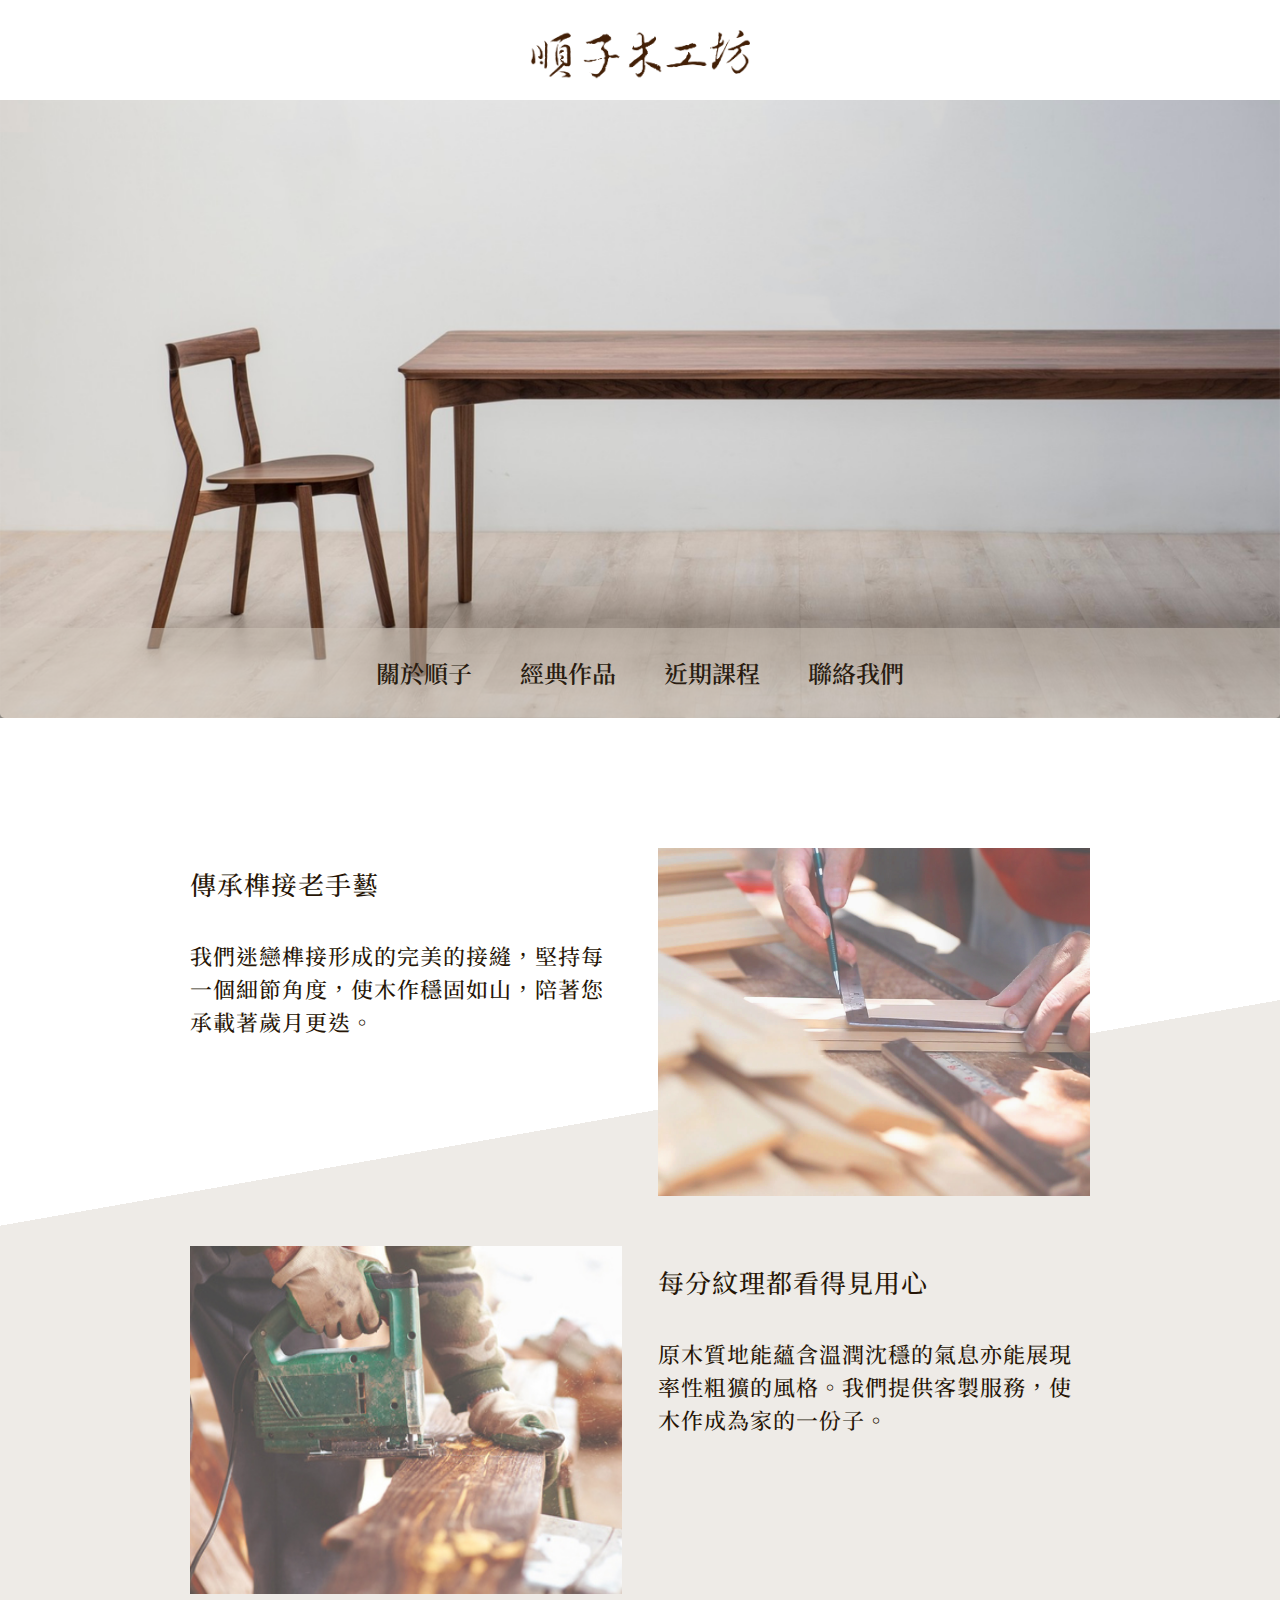
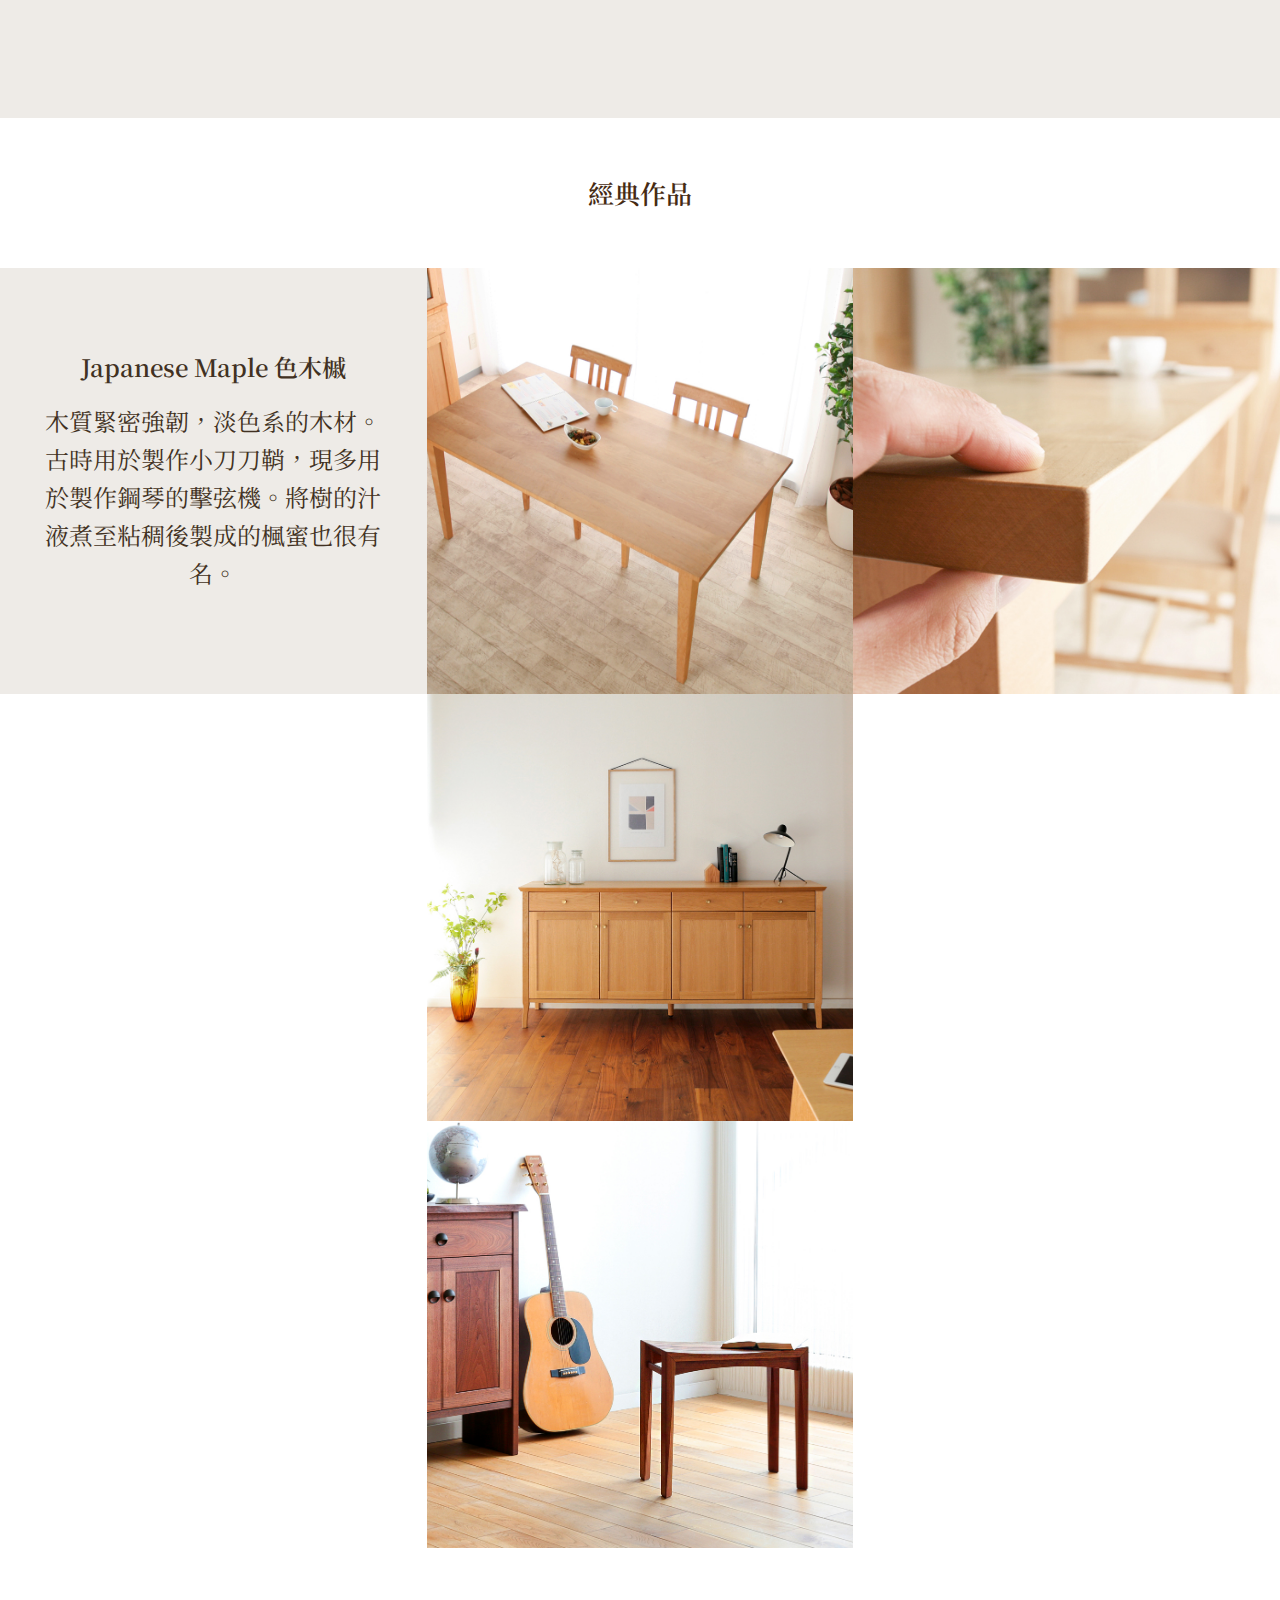
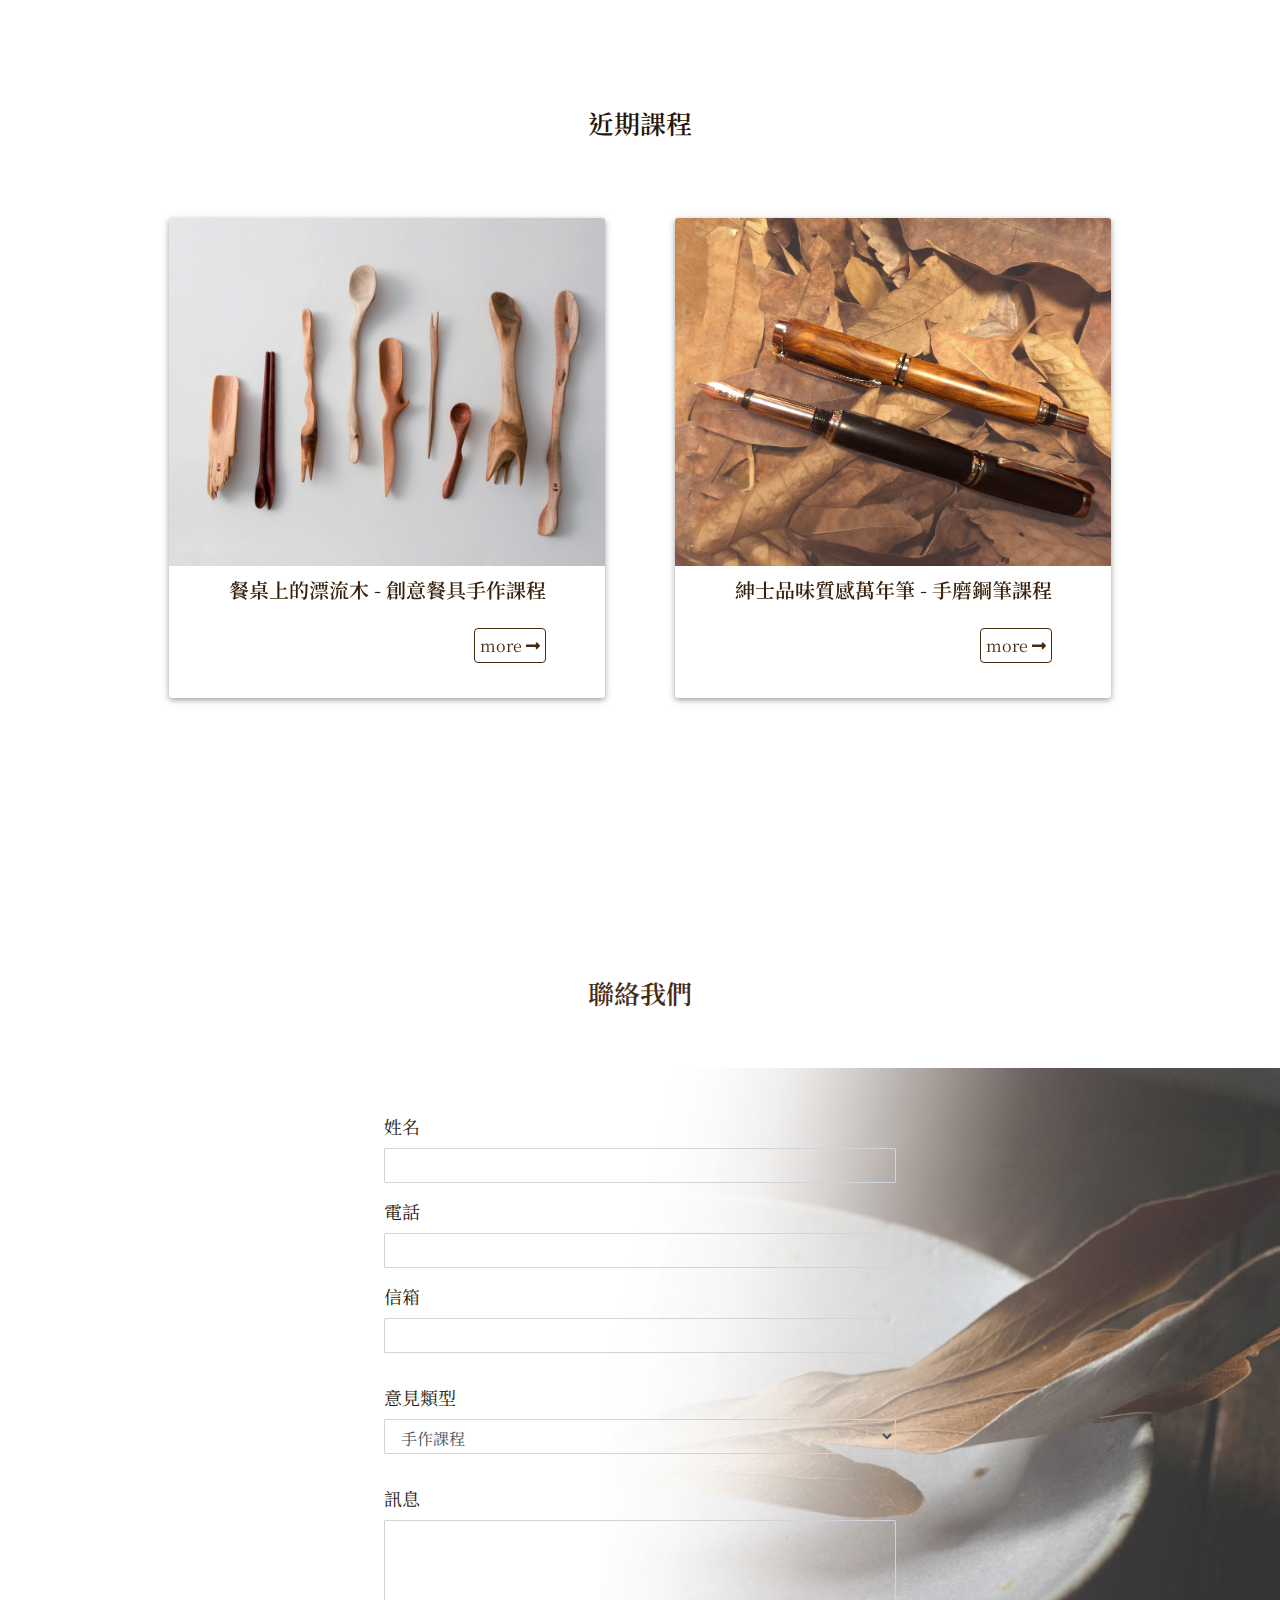
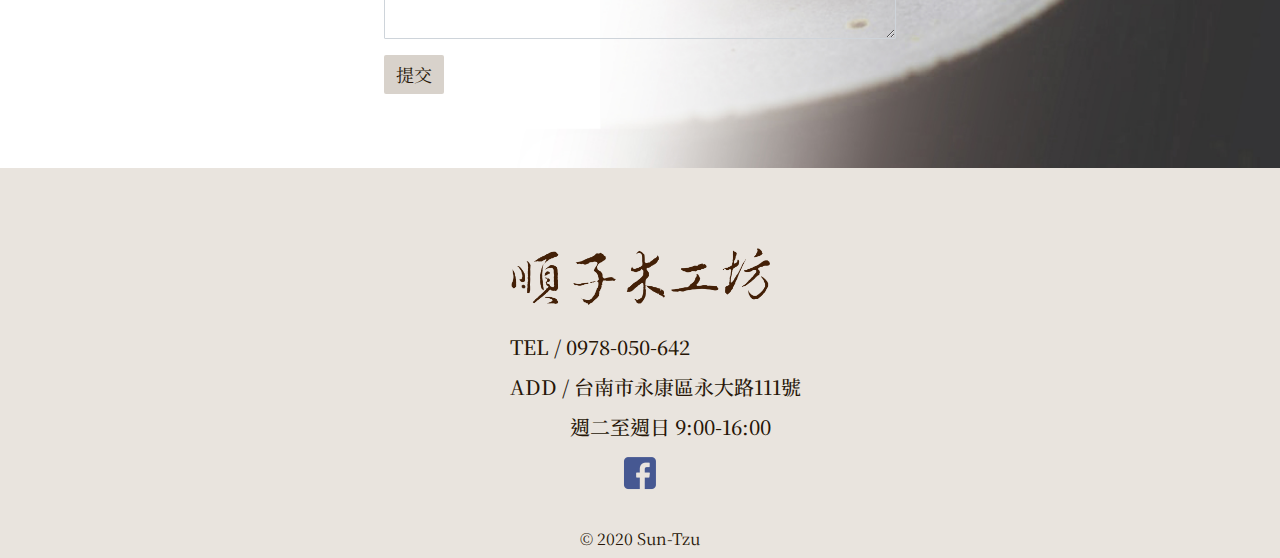
==== index.html @ b61776ac "no message" ====
<!-- <?php
    require_once("backend/database.php");

    if(isset($_POST["insert"])){
        $sql= "INSERT INTO message 
               (name,phone,email,type,comment) VALUES   
               (:name,:phone,:email,:type,:comment)";
        $stmt = $conn ->prepare($sql);
        $stmt ->bindParam(":name", $_POST['name'], PDO::PARAM_STR);
        $stmt ->bindParam(":phone", $_POST['phone'], PDO::PARAM_STR);
        $stmt ->bindParam(":email", $_POST['email'], PDO::PARAM_STR);
        $stmt ->bindParam(":type", $_POST['type'], PDO::PARAM_STR);
        $stmt ->bindParam(":comment", $_POST['comment'], PDO::PARAM_STR);
        $stmt ->execute();
        // header('Location: index.php');
    
    }
    
    
?> -->
<!DOCTYPE html>
<html lang="en">

<head>
    <meta charset="UTF-8">
    <meta name="viewport" content="width=device-width, initial-scale=1.0">
    <title>順子木工坊</title>
    <link rel="stylesheet" href="css_reset.css">
    <link rel="Shortcut Icon" type="image/x-icon" href="img/icon.ico">
    <link href="https://fonts.googleapis.com/css?family=Shadows+Into+Light&display=swap" rel="stylesheet">
    <link href="https://fonts.googleapis.com/css?family=Noto+Serif+TC:600&display=swap" rel="stylesheet">
    <link rel="stylesheet" href="https://cdnjs.cloudflare.com/ajax/libs/font-awesome/5.11.2/css/all.css">
    <link rel="stylesheet" href="js/bootstrap-4.4.1-dist/css/bootstrap.css">
    <link rel="stylesheet" href="index.css">
</head>

<body>
    <div id="header">
        <div id="logo">
            <img src="img/logo.png" alt="">
        </div>
    </div>
    <div id="banner">
        <div class="bannerimg">
            <div class="banner">
                <img src="img/banner.png" alt="">
            </div>
            <div class="menu_container">
                <ul class="menu">
                    <li><a href="#about">關於順子</a></li>
                    <li><a href="#gallery">經典作品</a></li>
                    <li><a href="#course">近期課程</a></li>
                    <li><a href="#contact">聯絡我們</a></li>
                </ul>
            </div>
        </div>
    </div>
    <div id="about">
        <div class="about_container">
            <div class="content-area">
                <div class="photo">
                    <img src="img/about1.jpg" alt="">
                </div>
                <div class="text">
                    <h3>傳承榫接老手藝</h4>
                        <div class="text_content">我們迷戀榫接形成的完美的接縫，堅持每一個細節角度，使木作穩固如山，陪著您承載著歲月更迭。</div>
                </div>
            </div>
            <div class="content-area">
                <div class="photo">
                    <img src="img/about2.jpg" alt="">
                </div>
                <div class="text">
                    <h3>每分紋理都看得見用心</h3>
                    <div class="text_content">原木質地能蘊含溫潤沈穩的氣息亦能展現率性粗獷的風格。我們提供客製服務，使木作成為家的一份子。</div>
                </div>
            </div>
        </div>
    </div>
    <!-- gallery start!------------------------------------->
    <div id="gallery">
        <div class="gallery_title">經典作品</div>
        <div class="section animate">
            <div class="middle">
                <img src="img/gallery/1-1.jpg" alt="">
            </div>
            <div class="left title">
                <div class="content">
                    <h4>Japanese Maple 色木槭</h4>
                    <p>木質緊密強韌，淡色系的木材。古時用於製作小刀刀鞘，現多用於製作鋼琴的擊弦機。將樹的汁液煮至粘稠後製成的楓蜜也很有名。</p>
                </div>
            </div>
            <div class="right tiles">
                <img src="img/gallery/1-2.jpg" alt="">
            </div>
        </div>
        <div class="section">
            <div class="middle">
                <img src="img/gallery/2-1.jpg" alt="">
            </div>
            <div class="right title">
                <div class="content">
                    <h4>Oak 橡木</h4>
                    <p>蒼勁有力的紋理彰顯了獨特的存在感。纖維結構有時會呈現出與虎背上條紋相似的銀色「虎斑紋」，可以欣賞到獨具個性的豐富木紋。</p>
                </div>
            </div>
            <div class="left tiles">
                <img src="img/gallery/2-2.jpg" alt="">
            </div>
        </div>
        <div class="section">
            <div class="middle">
                <img src="img/gallery/3-1.jpg" alt="">
            </div>
            <div class="right tiles">
                <img src="img/gallery/3-2.jpg" alt="">
            </div>
            <div class="left title">
                <div class="content">
                    <h4>Black Walnut 黑胡桃木</h4>
                    <p>在嚴寒的環境下歷經漫長歲月生長而成，材質堅硬且不乏韌性。重量較輕，特點是容易加工。從邊材到心材，程由淺而深漸層的色澤，描繪出了美麗的模樣。</p>
                </div>
            </div>
        </div>
    </div>
    <!-- gallery end!------------------------------------->

    <!-- course start!----------------------------------- -->
    <div id="course">
        <div class="course_title">近期課程</div>
        <div class="course_block">
            <div class="course_card">
                <div class="card_inner">
                    <div class="card_front">
                        <img src="img/c1.jpg" alt="">
                        <div class="course_description">餐桌上的漂流木 - 創意餐具手作課程</div>
                        <div class="aa flip_to_back">
                            <span class="flip_border">more&nbsp;<i class="fas fa-long-arrow-alt-right"></i></span>
                        </div>
                    </div>
                    <div class="card_back">
                        <div class="card_content">
                            <h3 class="card_title">餐桌上的漂流木 - 創意餐具手作課程</h3>
                            <div class="card_information">
                                時間：2020/3/5 (六) 15:00-17:30<br>
                                地點：台南市府前路二段18巷355號<br>
                                費用：600/人、1500/3人（含材料費）<br>
                            </div>
                            <div class="sign_up">
                                <a href="https://www.beclass.com/" target="_blank">報名連結 <i
                                        class="fas fa-external-link-alt"></i></a>
                            </div>
                            <div class="aa flip_to_front">
                                <span class="flip_border"><i class="fas fa-long-arrow-alt-left"></i>&nbsp;back</span>
                            </div>
                        </div>
                    </div>
                </div>
            </div>
            <div class="course_card">
                <div class="card_inner">
                    <div class="card_front">
                        <img src="img/c2.jpg" alt="">
                        <div class="course_description">紳士品味質感萬年筆 - 手磨鋼筆課程</div>
                        <div class="aa flip_to_back">
                            <span class="flip_border">more&nbsp;<i class="fas fa-long-arrow-alt-right"></i></span>
                        </div>
                    </div>
                    <div class="card_back">
                        <div class="card_content">
                            <h3 class="card_title">紳士品味質感萬年筆 - 手磨鋼筆課程</h3>
                            <div class="card_information">
                                時間：2020/4/4 (六) 14:30-17:30<br />
                                地點：台南市永大路永二街8號<br />
                                費用：900/人、2500/3人（含材料費）<br />

                            </div>
                            <div class="sign_up">
                                <a href="https://www.beclass.com/" target="_blank">報名連結 <i
                                        class="fas fa-external-link-alt"></i></a>
                            </div>
                            <div class="aa flip_to_front">
                                <span class="flip_border"><i class="fas fa-long-arrow-alt-left"></i>&nbsp;back</span>
                            </div>
                        </div>
                    </div>
                </div>
            </div>
        </div>
    </div>
    <!-- course end!------------------------------------->

    <div id="contact">
        <div class="contact_title">聯絡我們</div>
        <div class="contact_container">
            <!-- <form class="contact_form" action="index.php" method="post"> -->
            <form class="contact_form">
                <div class="form-group">
                    <label for="exampleFormControlInput1">姓名</label>
                    <input type="name" class="form-control" id="exampleFormControlInput1" name="name">
                    <label for="exampleFormControlInput1">電話</label>
                    <input type="phone" class="form-control" id="exampleFormControlInput1" name="phone">
                    <label for="exampleFormControlInput1">信箱</label>
                    <input type="email" class="form-control" id="exampleFormControlInput1" name="email">
                </div>
                <div class="form-group">
                    <label for="exampleFormControlSelect1">意見類型</label>
                    <select class="form-control" id="exampleFormControlSelect1" name="type">
                        <option value="0">手作課程</option>
                        <option value="1">訂製洽詢</option>
                        <option value="2">其他</option>
                    </select>
                </div>
                <div class="form-group">
                    <label for="exampleFormControlTextarea1">訊息</label>
                    <textarea class="form-control msght" id="exampleFormControlTextarea1" rows="3" name="comment"></textarea>
                </div>
                <input type="hidden" name="insert">
                <div class="submit_button">

                    <button class="btn btn-primary" type="submit">提交</button>
                </div>
            </form>
            <img src="img/mask.jpg" alt="">







        </div>
    </div>
    <div id="footer">
        <div class="footer_logo">
            <img src="img/logo.png" alt="">
        </div>
        <div class="footer_info">
            TEL / 0978-050-642<br />
            ADD / 台南市永康區永大路111號<br />
            &emsp;&emsp;&emsp;週二至週日 9:00-16:00
        </div>
        <div class="fb_icon">
            <a href="https://www.facebook.com/sunz2014/" target="_blank"><img src="img/fb.png" alt=""></a>
        </div>
        <div class="copyright">© 2020 Sun-Tzu</div>
    </div>
    <div id="toTop">
        <i class="fa fa-chevron-up"></i>
    </div>
    <script src="js/jquery-3.4.1.min.js"></script>
    <script src="js/bootstrap-4.4.1-dist/js/bootstrap.min.js"></script>
    <script>
        //header-----------------------
        var header = $('.banner');
        var range = 200;

        if($(window).width()>768){
            $(window).on('scroll', function () {
            var scrollTop = $(this).scrollTop(),
                height = header.outerHeight(),
                offset = height / 2,
                calc = 1 - (scrollTop - offset + range) / range;
            header.css({ 'opacity': calc });
            if (calc > '1') {
                header.css({ 'opacity': 1 });
            } else if (calc < '0') {
                header.css({ 'opacity': 0.2 });
            }
        });
        }
        
        //header-----------------------

        // course-----------------------
        // $('.card').click(function () {
        //     $(this).toggleClass('flipped');
        // });
        $(".flip_border").click(function () {
            if ($(this).parent().hasClass("flip_to_back")) {
                $(this).parents(".card_inner").addClass("flip");
            } else {
                $(this).parents(".card_inner").removeClass("flip");
            }
        })

        // course-----------------------

        // gallery-----------------------
        var $sm = 480;
        var $md = 768;

        function resizeThis() {
            $imgH = $('.middle img').width();
            if ($(window).width() >= $sm) {
                $('.left,.right,.section').css('height', $imgH);
            } else {
                $('.left,.right,.section').css('height', 'auto');
            }
        }
        resizeThis();

        $(window).resize(function () {
            resizeThis();
        });
        $(window).scroll(function () {
            $('.section').each(function () {
                var $elementPos = $(this).offset().top;
                var $scrollPos = $(window).scrollTop();
                var $sectionH = $(this).height();
                var $h = $(window).height();
                var $sectionVert = (($h / 2) - ($sectionH / 4));
                if (($elementPos - $sectionVert) <= $scrollPos && ($elementPos - $sectionVert) + $sectionH > $scrollPos) {
                    $(this).addClass('animate');
                } else {
                    $(this).removeClass('animate');
                }
            });
        });
        // gallery----------------------

        // toTop-----------------------
        $(window).scroll(function () {
            if ($(this).scrollTop() != 0) {
                $("#toTop").fadeIn();
            } else {
                $("#toTop").fadeOut();
            }
        });
        $("#toTop").click(function () {
            $("body,html").animate({
                scrollTop: 0
            }, 800);
        });
        // toTop-----------------------

        // animation-----------------------
        $(function () {
            $(window).scroll(function () {
                var y = $(this).scrollTop();
                if (y > 700) {
                    $('.content-area .text').addClass('animate');
                };
            });
        });//banner

        $('.menu_container a').click(function () {
            $('html, body').animate({
                scrollTop: $($(this).attr('href')).offset().top
            }, 300);
            return false;
        })//to id below




    </script>
</body>

</html>
---- index.css ----
body {
    width: 100vw;
    /* background-color: rgb(251, 250, 249); */
    color: #261506;
}

#header {
    height: 100px;
}

#logo {
    display: flex;
    justify-content: center;
}

#logo img {
    margin-top: 30px;
    width: 220px;
}

.bannerimg {
    position: relative;
}

.banner {
    transition: all 0.6s ease;
}

.bannerimg img {
    width: 100%;
    height: 48%;
}

.bannerimg .menu_container {
    position: absolute;
    bottom: 0;
    width: 100%;
    height: 90px;
    background-color: rgba(209, 199, 188, 0.5);
}

.bannerimg .menu_container .menu {
    margin: auto;
    width: 45%;
    height: 100%;
    ;
    display: flex;
    justify-content: space-around;
    line-height: 90px;
    font-size: 24px;
}

.menu a {
    display: block;
    color: #291c11;
    font-family: 'STSong', 'STFangsong', 'FangSong', 'Noto Serif TC', serif;
    font-weight: 600;
    text-decoration: none;
    transition: all 0.3S ease-in-out;
}

.menu a:hover {
    font-size: 26px;
    color: rgb(131, 116, 105);
}

@media screen and (max-width:1000px) {
    #logo img {
        margin-top: 30px;
        width: 180px;
    }

    .bannerimg .menu_container {
        height: 60px;
    }

    .bannerimg .menu_container .menu {
        margin: auto;
        width: 100%;
        height: 100%;
        ;
        line-height: 60px;
        font-size: 18px;
    }
}

#about .about_container {
    width: 80%;
    margin: auto;
    padding-top: 90px;
}

#about .about_container .content-area {
    display: flex;
    flex-direction: column;
    justify-content: space-between;
    margin-bottom: 50px;
}

.content-area .photo {
    width: 100%;
}

.content-area .photo img {
    width: 100%;
    min-width: 100px;
    height: 100%;
}

.content-area h3 {
    letter-spacing: 1px;
    font-family: 'Noto Serif TC', serif;
    padding-top: 30px;
    margin-bottom: 20px;
    font-size: 26px;
}

.content-area .text_content {
    font-size: 20px;
    font-family: 'STSong', 'STFangsong', 'FangSong', 'Noto Serif TC', serif;
    letter-spacing: 1px;
    font-weight: 500;
}

@media screen and (min-width: 1000px) {
    #about {
        height: 1000px;
        background: linear-gradient(170deg, transparent 500px, rgb(238, 235, 231) 0);
    }

    #about .about_container {
        max-width: 900px;
        height: 1200px;
        margin: auto;
        padding-top: 130px;
    }

    #about .about_container .content-area {
        display: flex;
        flex-direction: row;
        justify-content: space-between;
        margin-bottom: 50px;
    }

    .content-area .photo {
        width: 432px;
        height: 348px;
    }

    .content-area .photo img {
        width: 100%;
        min-width: 432px;
        height: 100%;
    }

    .content-area .text {
        width: 432px;
        height: 348px;

    }

    .content-area:nth-child(odd)>.photo {
        order: 1;
    }

    .content-area h3 {
        letter-spacing: 1px;
        font-family: 'Noto Serif TC', serif;
        padding: 20px 0px;
        margin-bottom: 20px;
    }

    .content-area .text_content {
        font-family: 'STSong', 'STFangsong', 'FangSong', 'Noto Serif TC', serif;
        letter-spacing: 1px;
        font-size: 22px;
        font-weight: 500;
        /* padding: 0px 20px; */
    }

    .content-area .text.animate,
    .content-area h3.animate {
        transform: translate(10px, 0);
    }
}



/* course start----------------------------*/
/* course start----------------------------*/
/* course start----------------------------*/
#course {
    width: 100%;
    /* height: 900px; */
    margin-bottom: 200px;
}
@media screen and (max-width:500px){
    #course{
        margin-bottom: 75px;
    }
}
.course_title {
    margin-top: 100px;
    width: 100%;
    height: 150px;
    font-size: 26px;
    color: #261506;
    text-align: center;
    line-height: 150px;
    /* font-family: 'STSong','STFangsong','FangSong', 'Noto Serif TC', serif; */
    font-family: 'Noto Serif TC', serif;
    font-weight: 600;
}

.course_block {
    display: flex;
    flex-direction: row;
    margin: auto;
    align-items: center;
    justify-content: center;
}

@media screen and (max-width:880px) {
    .course_block {
        flex-direction: column;
    }
}

.course_card {
    width: 436px;
    /* 400 */
    height: 480px;
    /* 440 */
    margin: 20px 35px;
    perspective: 800px;
}

@media screen and (max-width:980px) {
    .course_card {
        margin: 20px 10px;
    }
}

.card_inner {
    width: 100%;
    height: 100%;
    transition: transform 0.6s;
    transform-style: preserve-3d;
    position: relative;
    border-radius: 3px;
    box-shadow: 0 2px 10px rgba(0, 0, 0, 0.16), 0 2px 5px rgba(0, 0, 0, 0.26);
}

.card_front img {
    border-radius: 3px 3px 0px 0px;
}

.flip {
    transform: rotateY(180deg);
}

@media screen and (max-width:450px) {
    .course_card {
        width: 304px;
        height: 400px;
    }
}

.card_front,
.card_back {
    position: absolute;
    width: 100%;
    height: 100%;
    -webkit-backface-visibility: hidden;
    backface-visibility: hidden;
}

.card_back {
    background: rgb(192, 183, 173);
    color: white;
    transform: rotateY(180deg);
    display: flex;
    flex-direction: column;
    line-height: 38px;
}

.card_front img {
    width: 100%;
}

.course_description {
    font-size: 20px;
    font-family: 'STSong', 'STFangsong', 'FangSong', 'Noto Serif TC', serif;
    font-weight: 600;
    color: #38200b;
    line-height: 48px;
    text-align: center;
    margin: 0 18px;
}

.flip_to_back {
    margin-top: 20px;
    margin-left: 70%;
}

.flip_border {
    cursor: pointer;
}

.flip_to_back .flip_border,
.flip_to_front .flip_border {
    color: #462b13;
    border: 1px solid #462b13;
    padding: 5px 5px;
    border-radius: 4px;
    font-family: 'STSong', 'STFangsong', 'FangSong', 'Noto Serif TC', serif;
}

.flip_to_front .flip_border {
    color: white;
    border: 1px solid white;
}

.card_title {
    font-family: 'Noto Serif TC', serif;
    text-align: center;
    padding: 25px 0px;
    font-size: 21px;
}
@media screen and (max-width:400px) {
    .card_title {
        font-size: 18px;
    }
}

.card_back .card_information {
    padding: 0px 35px;
    padding-left: 50px;
    text-align: left;
    font-size: 21px;
    font-family: 'STSong', 'STFangsong', 'FangSong', 'Noto Serif TC', serif;
}

.sign_up {
    text-align: center;
    background-color: rgb(243, 237, 230);
    border-radius: 3px;
    margin: 10px 50px 0px;
    box-shadow: 1px 2px 3px rgba(82, 64, 26, 0.4);
}

.sign_up a {
    display: block;
    color: rgb(37, 25, 3);
    text-decoration:none;
}

.sign_up .fas {
    font-size: 16px;
    line-height: 38px;
}

.flip_to_front {
    margin-top: 28%;
    margin-left: 10%;
}

@media screen and (max-width:450px) {
    .card_back .card_information {
        padding: 0px 20px;
        font-size: 19px;
    }
    .card_title{
        padding: 15px 0px 0px;
        font-size: 18px;
    }
    .flip_to_back{
        margin-top: 15px;
    }
    .flip_to_front {
        margin-top: 20%;
        margin-left: 10%;
    }
}

/* course end----------------------------*/
/* course end----------------------------*/
/* course end----------------------------*/


/* gallery start----------------------------*/
/* gallery start----------------------------*/
/* gallery start----------------------------*/
#galery {
    padding: 0px 10px;
}

.gallery_title {
    width: 100%;
    height: 150px;
    font-size: 26px;
    color: #462b13;
    text-align: center;
    line-height: 150px;
    /* font-family: 'STSong','STFangsong','FangSong', 'Noto Serif TC', serif; */
    font-family: 'Noto Serif TC', serif;
    font-weight: 600;
}

.section {
    width: 100%;
    position: relative;
}

.section .left,
.section .middle,
.section .right {
    width: 100%;
    display: block;
    color: #413122;
    box-sizing: border-box;
    /* padding: 30px; */
    text-align: center;
    overflow: hidden;
    transition: 0.5s ease all;
}

@media (min-width: 480px) {
    #galery {
        padding: 0px 0px;
        width: 100%;
    }

    .section .left .content,
    .section .middle .content,
    .section .right .content {
        position: relative;
        top: 50%;
        transform: translateY(-50%);
    }
}

@media (min-width: 480px) {

    .section .left,
    .section .middle,
    .section .right {
        width: 50%;
        font-size: 0.9em;
        padding: 10px;
        left: 0;
        float: left;
        position: absolute;
    }
}

@media (min-width: 768px) {

    .section .left,
    .section .middle,
    .section .right {
        width: 33.33333%;
        left: 33.33%;
        padding: 10px;
    }
}

@media (min-width: 992px) {

    .section .left,
    .section .middle,
    .section .right {
        padding: 30px;
        font-size: 1em;
    }
}

.section.animate .left {
    left: 0;
}

@media (min-width: 480px) {
    .section.animate .left {
        left: 50%;
    }
}

@media (min-width: 768px) {
    .section.animate .left {
        left: 0;
    }
}

.section.animate .right {
    left: 0;
}

@media (min-width: 480px) {
    .section.animate .right {
        left: 50%;
    }
}

@media (min-width: 768px) {
    .section.animate .right {
        left: 66.66%;
    }
}

.section .title {
    background: rgb(238, 235, 231);
}

.section .content {
    padding: 5px 5px;
}

.section h4 {
    font-family: 'Noto Serif TC', serif;
    font-weight: 600;
    margin-bottom: 20px;
    font-size: 1rem;

}

.section .title p {
    font-size: 18px;
    line-height: 1.58em;
    margin-bottom: 0.75em;
    font-family: 'STSong', 'STFangsong', 'FangSong', 'Noto Serif TC', serif;
}

.section .tiles {
    padding: 0;
    clear: both;
    display: none;
    float: none;
}

.section .tiles img {
    width: 100%;
    transition: 0.8s ease-in-out all;
}

.section .tiles img:hover {
    transform: scale(1.4, 1.4);
}

@media (min-width: 768px) {
    .section .tiles {
        display: block;
    }

    .section h4 {
        font-size: 1.5rem;
    }

}

@media (min-width: 1000px) {
    .section .title p {
        font-size: 24px;
        line-height: 1.58em;
        margin-bottom: 0.75em;
        font-family: 'STSong', 'STFangsong', 'FangSong', 'Noto Serif TC', serif;
    }
}

.section .middle {
    z-index: 2;
    padding: 0;
}

.section .middle img {
    width: 100%;
    height: auto;
    display: block;
}

/* contact end----------------------------*/
/* contact end----------------------------*/
/* contact end----------------------------*/


/* contact start----------------------------*/
/* contact start----------------------------*/
/* contact start----------------------------*/
#contact {
    width: 100%;
    height: 850px;
}

.contact_title {
    width: 100%;
    height: 150px;
    font-size: 26px;
    color: #462b13;
    text-align: center;
    line-height: 150px;
    font-family: 'Noto Serif TC', serif;
    font-weight: 600;
}

.contact_container {
    height: 100%;
    position: relative;
}

.contact_container img {
    height: 100%;
    position: absolute;
    right: 0;
    bottom: 0;
    z-index: -999;
}

.contact_container .contact_form {
    height: 850px;
    width: 40%;
    margin: auto;
    padding-top: 30px;
}

input[type="name"],
input[type="phone"],
input[type="email"],
.form-control {
    border-radius: 1px;
    background-color: rgba(255, 255, 255, 0);
    height: 35px;
    line-height: 35px;
}
.msght{
    max-height: 150px;
    min-height:35px;
}

.form-group input:focus,
.form-group textarea:focus,
.form-group select:focus {
    background-color: rgba(255, 255, 255, 0.4);
}

.btn {
    border-radius: 2px;
    background-color: rgb(216, 210, 203);
    border: none;
    color: #261506;
    font-size: 18px;
    font-family: 'STSong', 'STFangsong', 'FangSong', 'Noto Serif TC', serif;
}

.form-group label,
select {
    padding-top: 15px;
    font-size: 18px;
    color: #261506;
    font-family: 'STSong', 'STFangsong', 'FangSong', 'Noto Serif TC', serif;

}

@media screen and (max-width:900px) {
    .contact_container .contact_form {
        width: 80%;
        margin: auto;
    }
}

/* contact end----------------------------*/
/* contact end----------------------------*/
/* contact end----------------------------*/

/* footer start----------------------------*/
/* footer start----------------------------*/
/* footer start----------------------------*/
#footer {
    width: 100%;
    height: 390px;
    background-color: #E9E4DE;
    margin: 0 auto;
    position: relative;
}

.footer_logo img {
    display: block;
    width: 260px;
    padding-top: 80px;
    margin: 0 auto;
}

.footer_info {
    position: absolute;
    left: 50%;
    margin-left: -130px;
    /* width: 80%; */
    height: 200px;
    padding-top: 20px;
    text-align: left;
    font-size: 20px;
    font-family: 'STSong', 'STFangsong', 'FangSong', 'Noto Serif TC', serif;
    font-weight: 500;
    line-height: 40px;
    color: #261506;
}

.fb_icon img {
    width: 50px;
    position: absolute;
    bottom: 60px;
    left: 50%;
    margin-left: -25px;
}

.copyright {
    font-size: 16px;
    font-family: 'STSong', 'STFangsong', 'FangSong', 'Noto Serif TC', serif;
    text-align: center;
    padding-top: 220px;
}

@media (max-width: 768px) {
    #footer {

        height: 290px;
    }

    .footer_logo img {
        width: 160px;
        padding-top: 45px;
    }

    .footer_info {
        position: absolute;
        left: 50%;
        margin-left: -110px;
        width: 80%;
        height: 200px;
        padding-top: 20px;
        text-align: left;
        font-size: 16px;
        font-family: 'STSong', 'STFangsong', 'FangSong', 'Noto Serif TC', serif;
        font-weight: 500;
        line-height: 28px;
        color: #261506;
    }

    .fb_icon img {
        width: 40px;
        position: absolute;
        bottom: 50px;
        left: 50%;
        margin-left: -20px;
    }

    .copyright {
        font-size: 14px;
        padding-top: 180px;
    }
}

#toTop {
    background: rgb(116, 111, 93);
    cursor: pointer;
    display: none;
    color: #fff;
    font-size: 18px;
    line-height: 32px;
    border-radius: 2px;
    text-align: center;
    height: 32px;
    width: 32px;
    position: fixed;
    bottom: 20px;
    right: 20px;
    z-index: 1;
    opacity: 0.5;
}

.animate {
    transition: 1s ease-in-out;
    animation: fadeIn ease-in 1s;
    animation-fill-mode: forwards;
    animation-duration: 1s;
}

/* .content-area .text.animate{
    transform: translate(0.6em,0);
} */
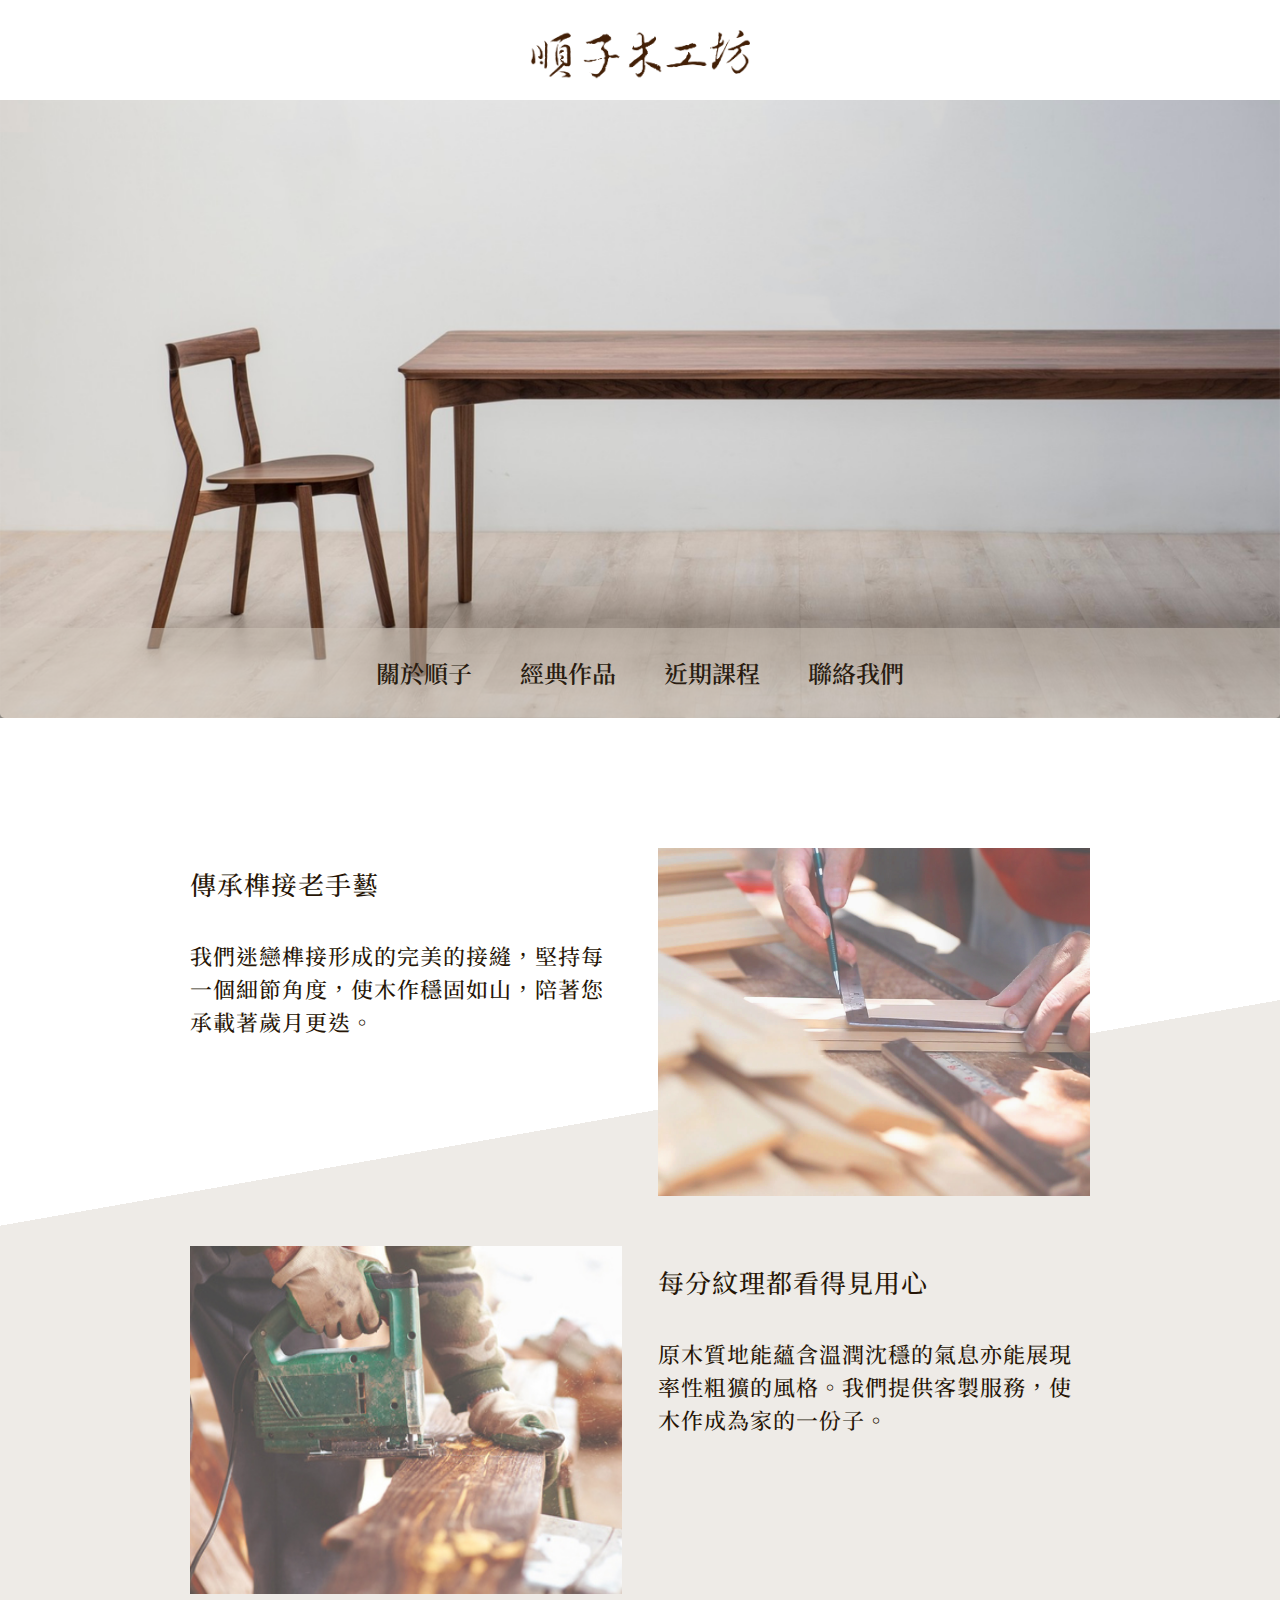
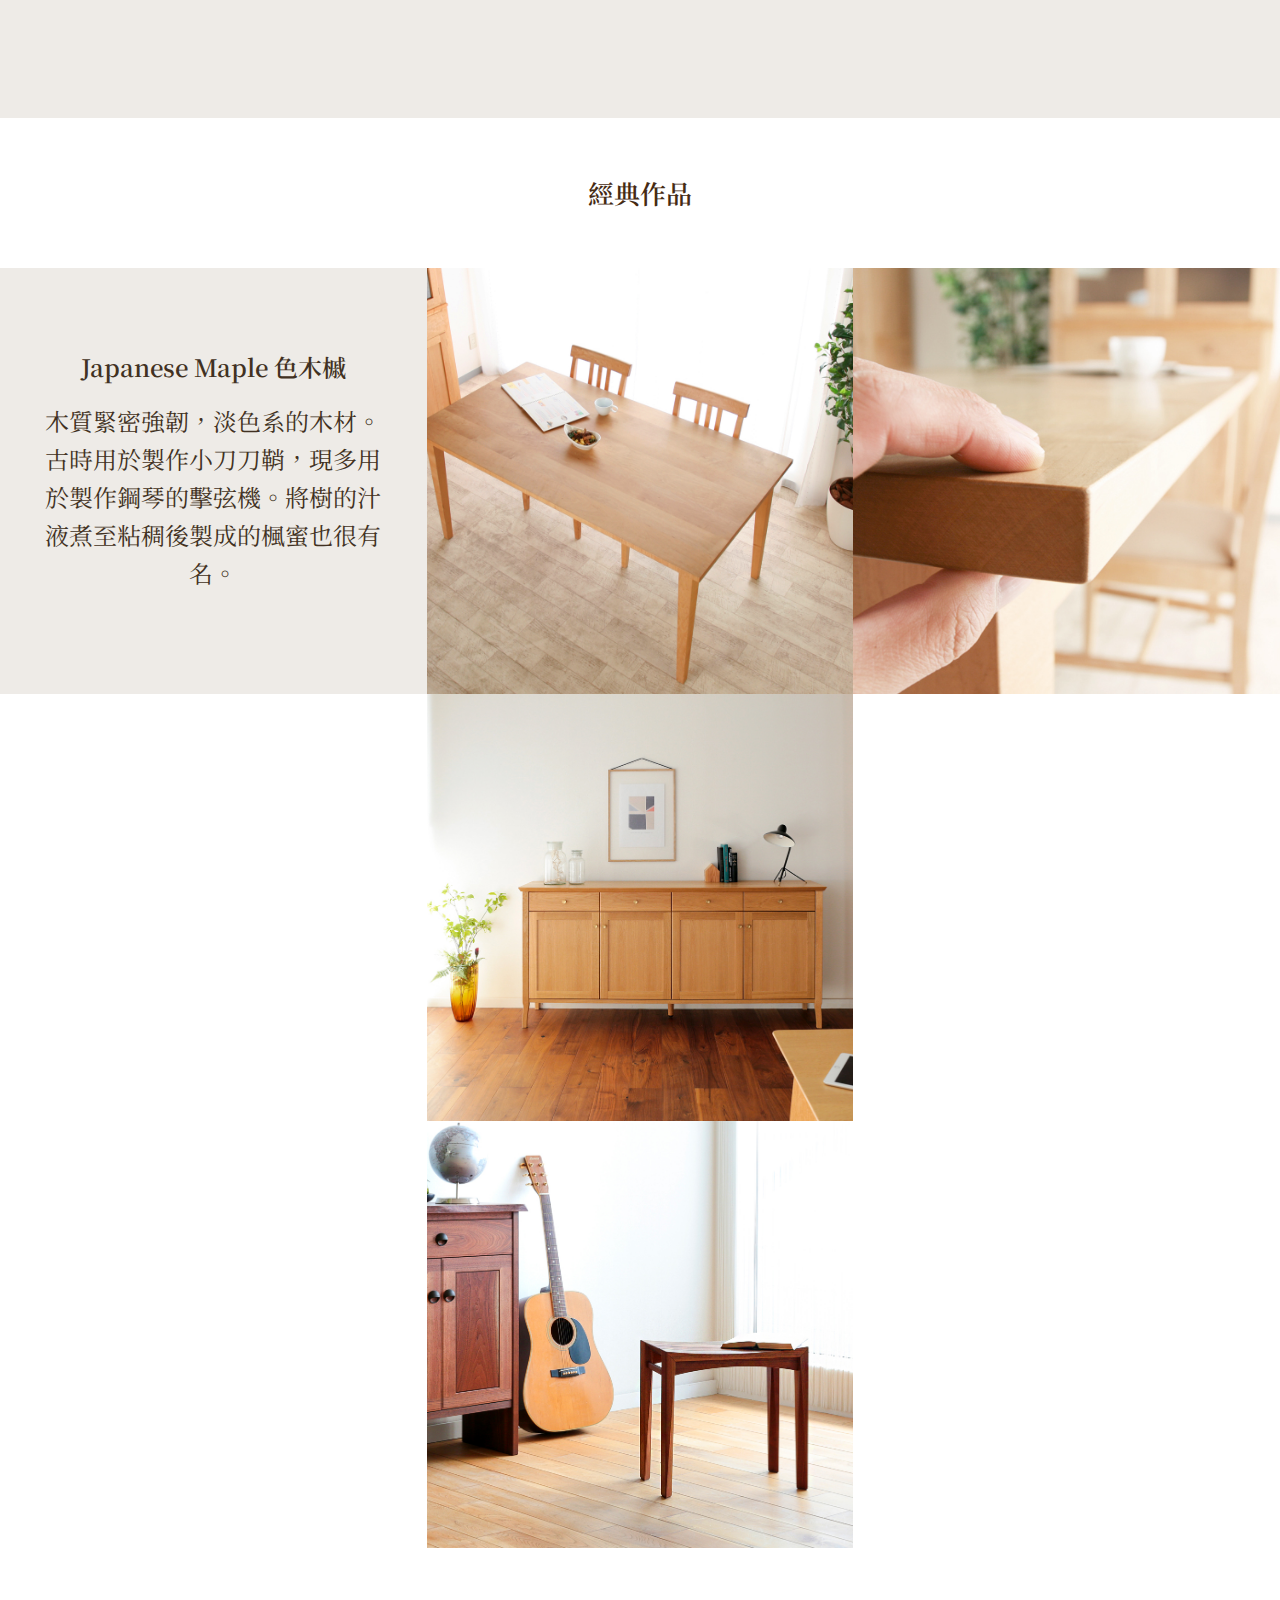
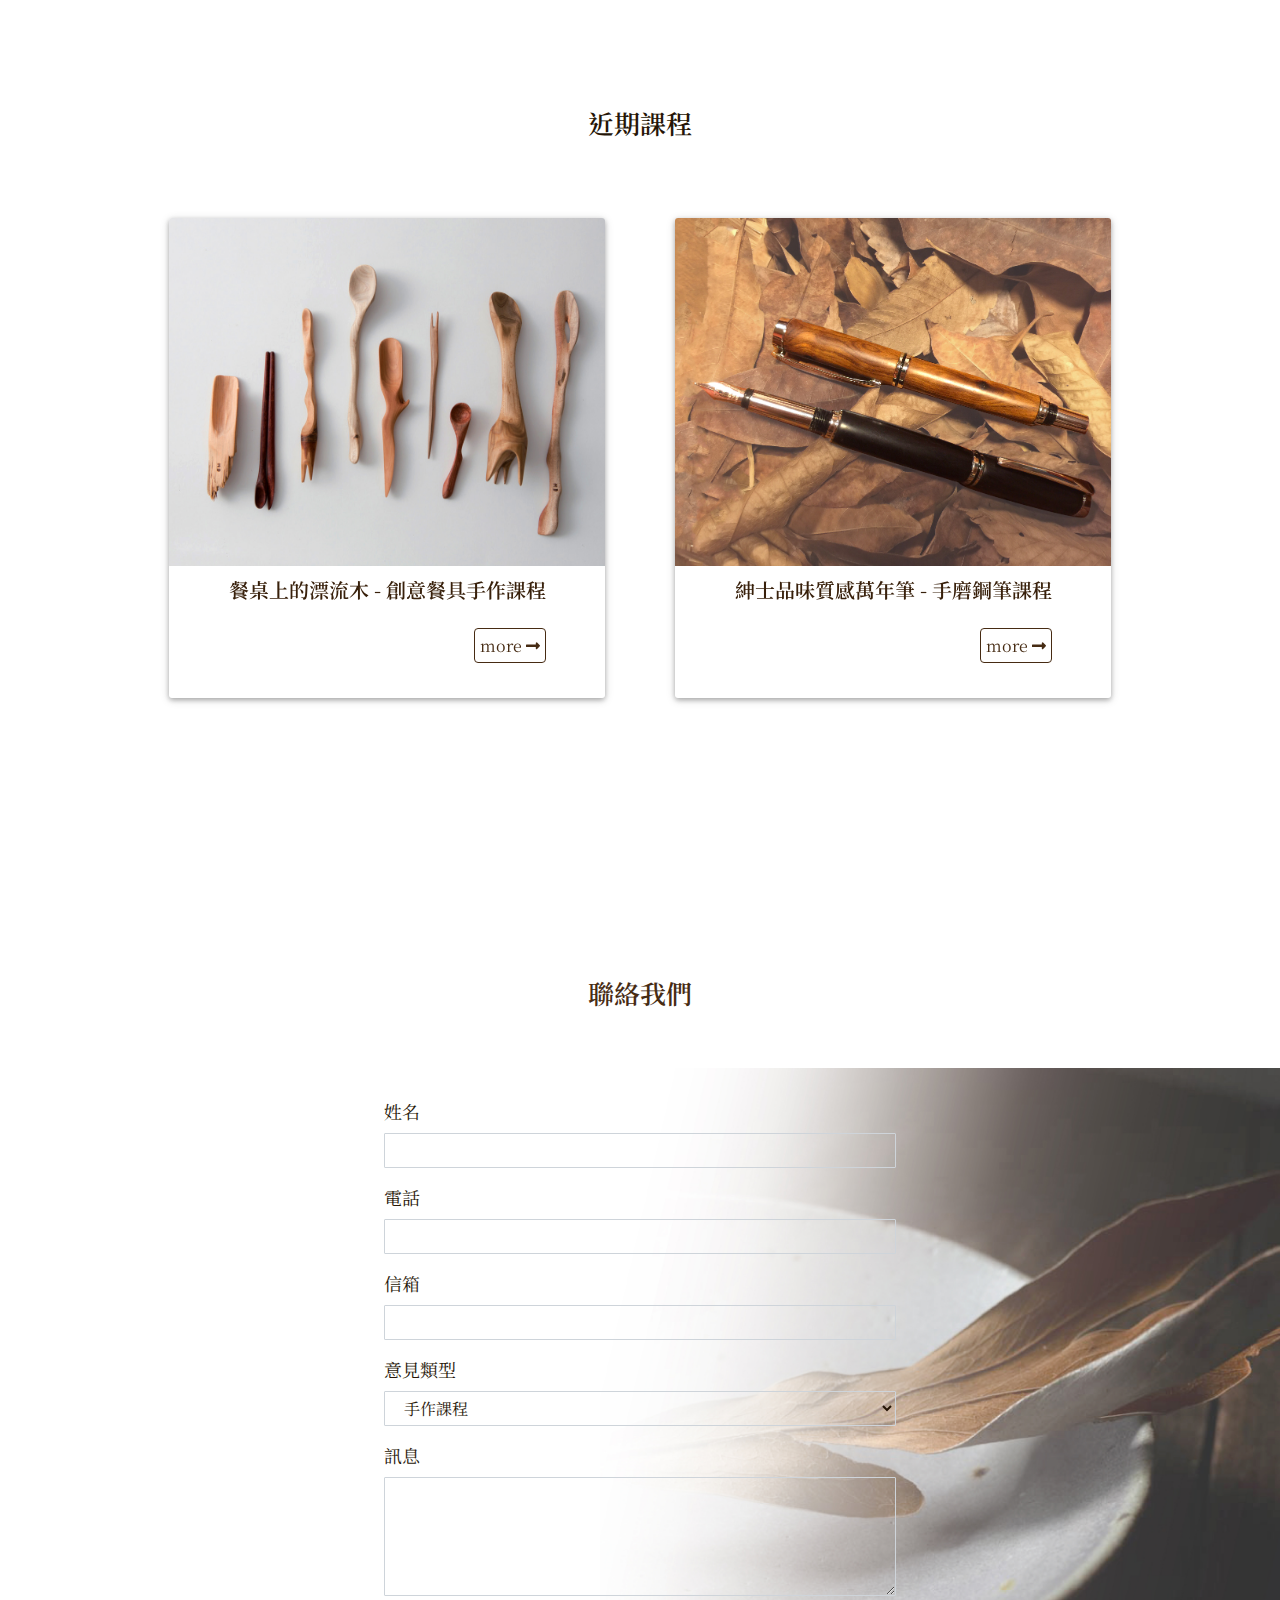
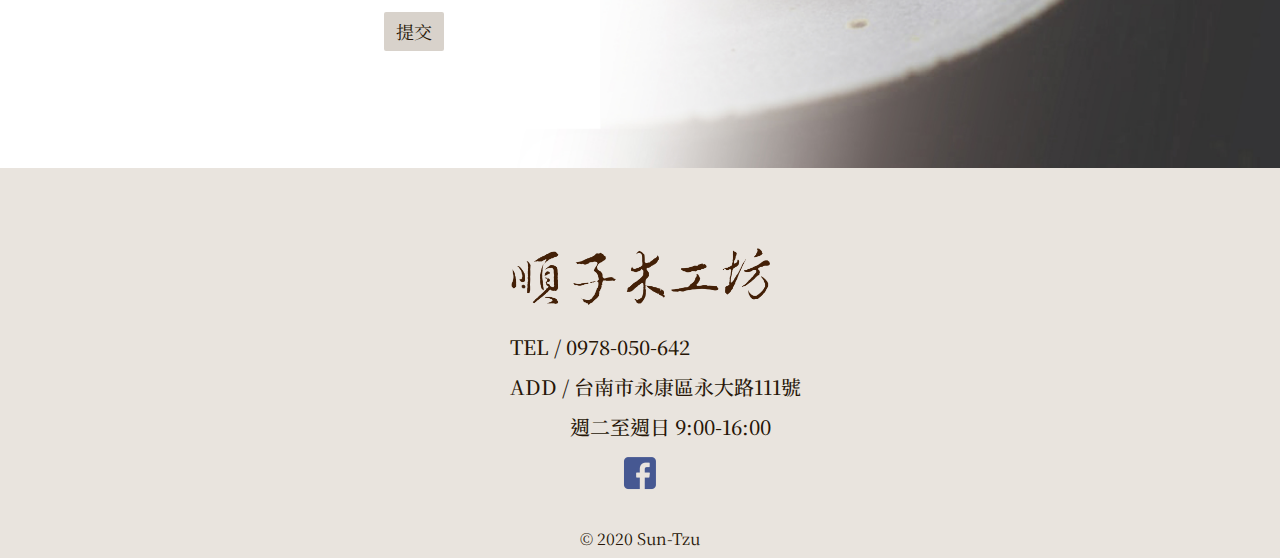
==== commit 4f8641b6: "no message" ====
--- a/index.html
+++ b/index.html
@@ -144,7 +144,7 @@
                             <div class="card_information">
                                 時間：2020/3/5 (六) 15:00-17:30<br>
                                 地點：台南市府前路二段18巷355號<br>
-                                費用：600/人、1500/3人（含材料費）<br>
+                                費用：600/人、1500/3人（含材料）<br>
                             </div>
                             <div class="sign_up">
                                 <a href="https://www.beclass.com/" target="_blank">報名連結 <i
@@ -172,7 +172,7 @@
                             <div class="card_information">
                                 時間：2020/4/4 (六) 14:30-17:30<br />
                                 地點：台南市永大路永二街8號<br />
-                                費用：900/人、2500/3人（含材料費）<br />
+                                費用：900/人、2500/3人（含材料）<br />
 
                             </div>
                             <div class="sign_up">
@@ -197,9 +197,9 @@
             <form class="contact_form">
                 <div class="form-group">
                     <label for="exampleFormControlInput1">姓名</label>
-                    <input type="name" class="form-control" id="exampleFormControlInput1" name="name">
+                    <input type="name" class="form-control mb1" id="exampleFormControlInput1" name="name">
                     <label for="exampleFormControlInput1">電話</label>
-                    <input type="phone" class="form-control" id="exampleFormControlInput1" name="phone">
+                    <input type="phone" class="form-control mb1" id="exampleFormControlInput1" name="phone">
                     <label for="exampleFormControlInput1">信箱</label>
                     <input type="email" class="form-control" id="exampleFormControlInput1" name="email">
                 </div>
--- a/index.css
+++ b/index.css
@@ -65,10 +65,6 @@
 }
 
 @media screen and (max-width:1000px) {
-    #logo img {
-        margin-top: 30px;
-        width: 180px;
-    }
 
     .bannerimg .menu_container {
         height: 60px;
@@ -78,9 +74,14 @@
         margin: auto;
         width: 100%;
         height: 100%;
-        ;
         line-height: 60px;
         font-size: 18px;
+    }
+}
+@media screen and (max-width:450px){
+    #logo img {
+        width: 50%;
+        height: 50%;
     }
 }
 
@@ -334,7 +335,7 @@
 }
 
 .card_back .card_information {
-    padding: 0px 35px;
+    padding: 0px 30px;
     padding-left: 50px;
     text-align: left;
     font-size: 21px;
@@ -361,14 +362,14 @@
 }
 
 .flip_to_front {
-    margin-top: 28%;
+    margin-top: 38%;
     margin-left: 10%;
 }
 
 @media screen and (max-width:450px) {
     .card_back .card_information {
         padding: 0px 20px;
-        font-size: 19px;
+        font-size: 18px;
     }
     .card_title{
         padding: 15px 0px 0px;
@@ -378,7 +379,7 @@
         margin-top: 15px;
     }
     .flip_to_front {
-        margin-top: 20%;
+        margin-top: 25%;
         margin-left: 10%;
     }
 }
@@ -630,6 +631,9 @@
     height: 35px;
     line-height: 35px;
 }
+input.mb1{
+    margin-bottom: 1rem;
+}
 .msght{
     max-height: 150px;
     min-height:35px;
@@ -649,14 +653,18 @@
     font-size: 18px;
     font-family: 'STSong', 'STFangsong', 'FangSong', 'Noto Serif TC', serif;
 }
-
-.form-group label,
-select {
-    padding-top: 15px;
+.form-group label, .form-control {
+    /* padding-top: 15px; */
     font-size: 18px;
     color: #261506;
     font-family: 'STSong', 'STFangsong', 'FangSong', 'Noto Serif TC', serif;
-
+    
+}
+select.form-control{
+    padding: 0 15px;
+    font-size: 16px;
+    color: #261506;
+    font-family: 'STSong', 'STFangsong', 'FangSong', 'Noto Serif TC', serif;
 }
 
 @media screen and (max-width:900px) {
@@ -700,6 +708,7 @@
     font-family: 'STSong', 'STFangsong', 'FangSong', 'Noto Serif TC', serif;
     font-weight: 500;
     line-height: 40px;
+    text-decoration: none;
     color: #261506;
 }
 
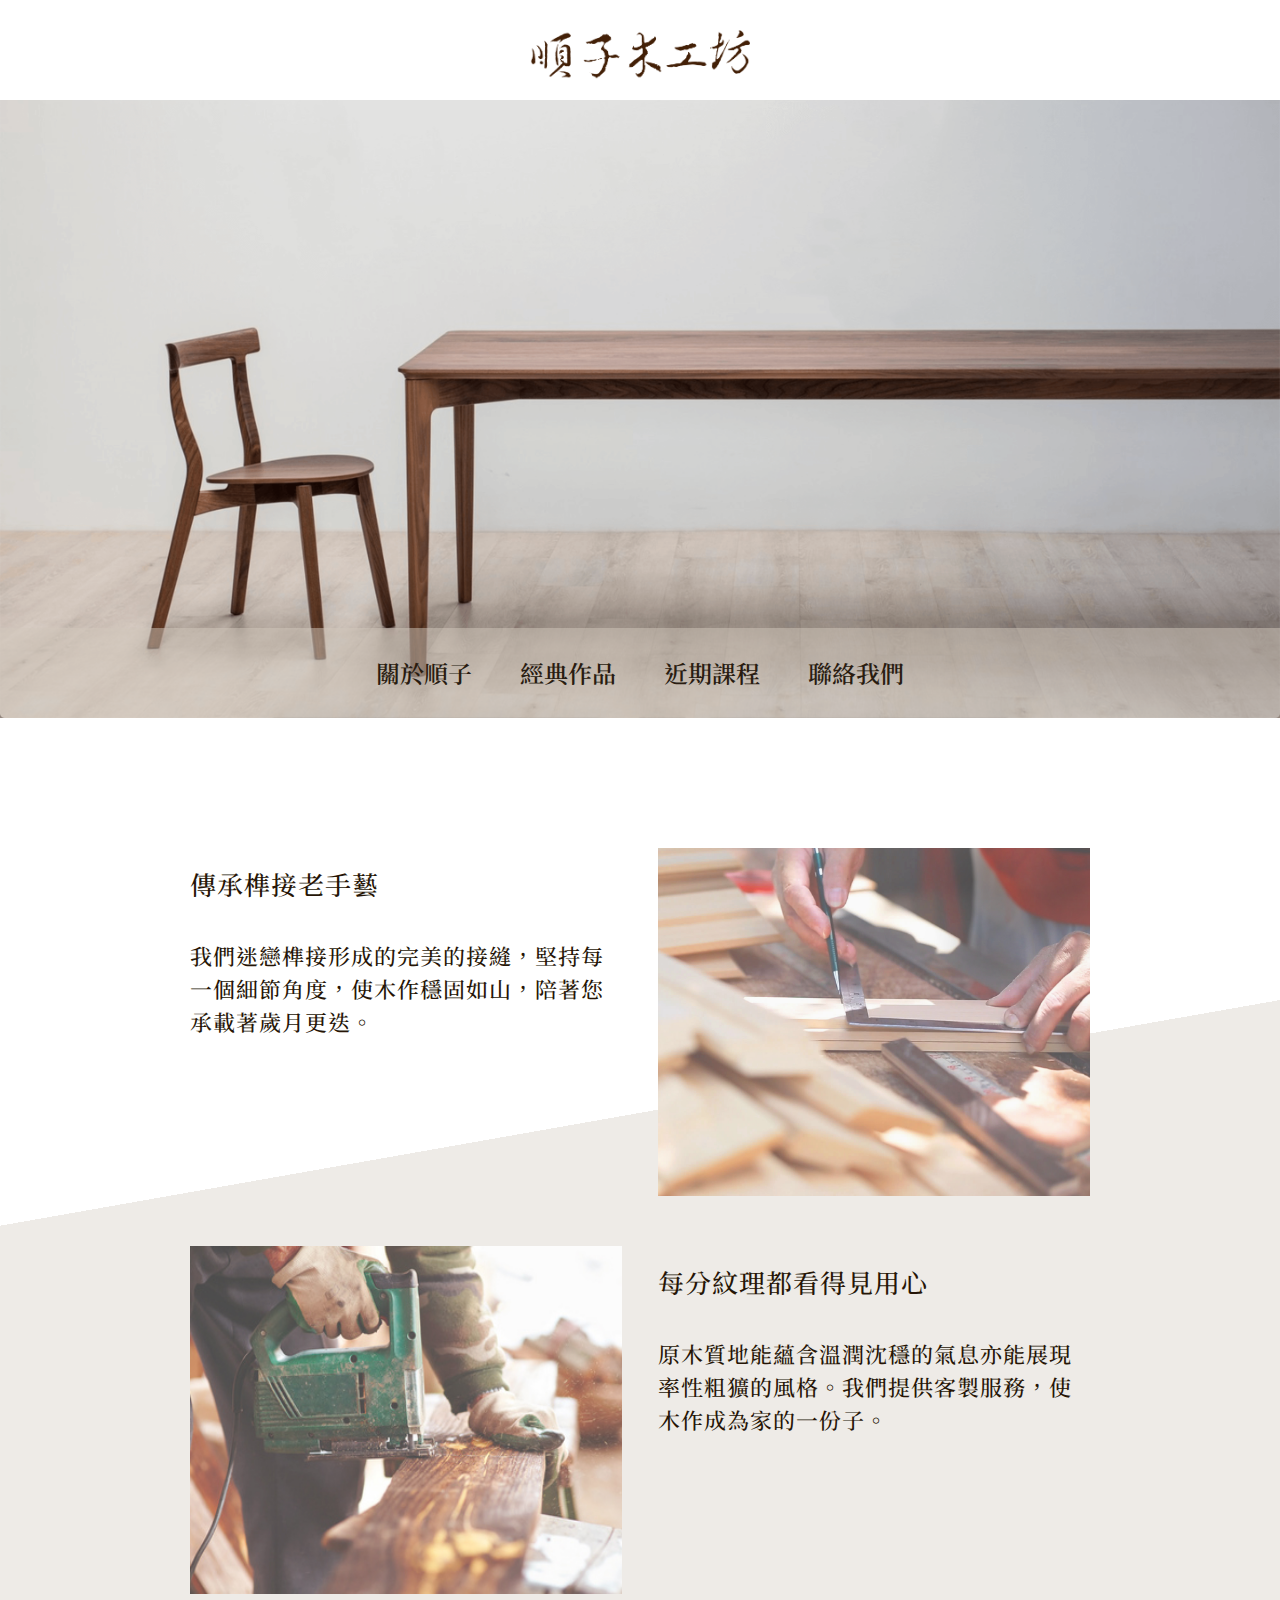
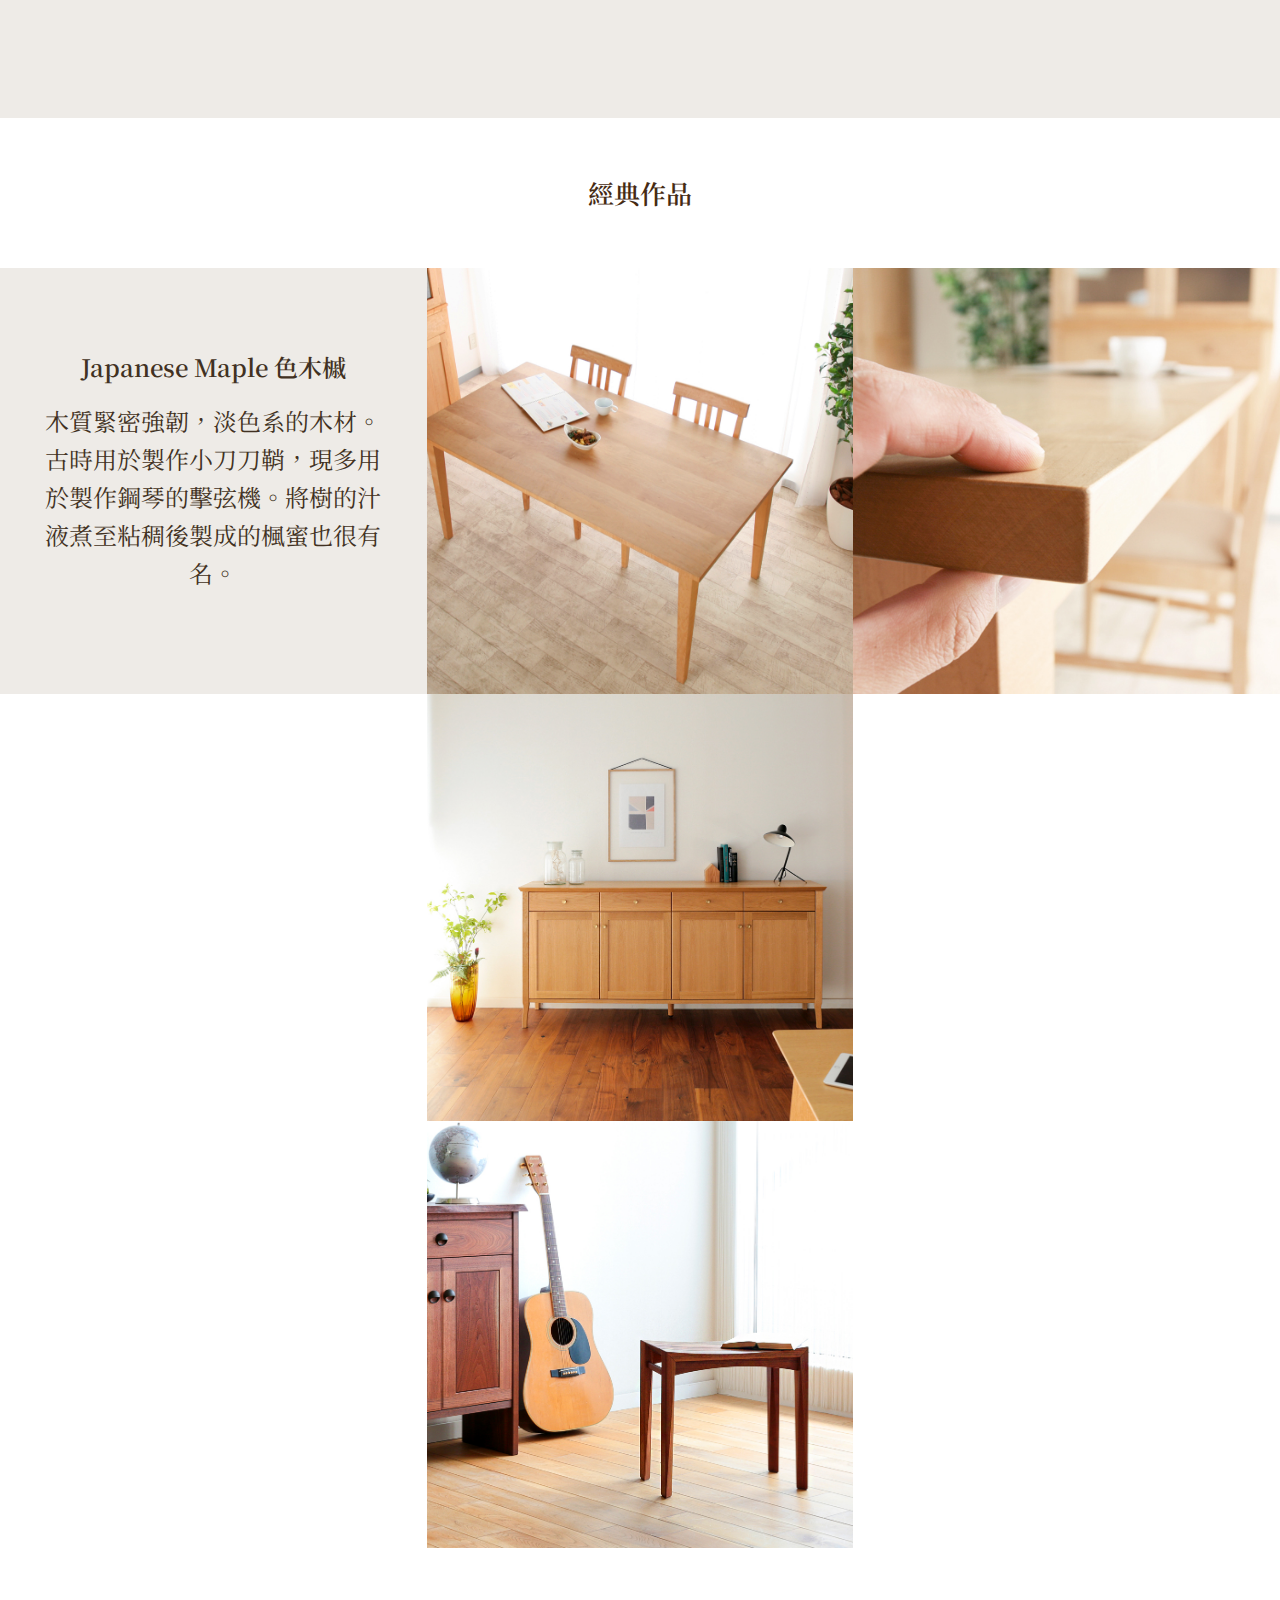
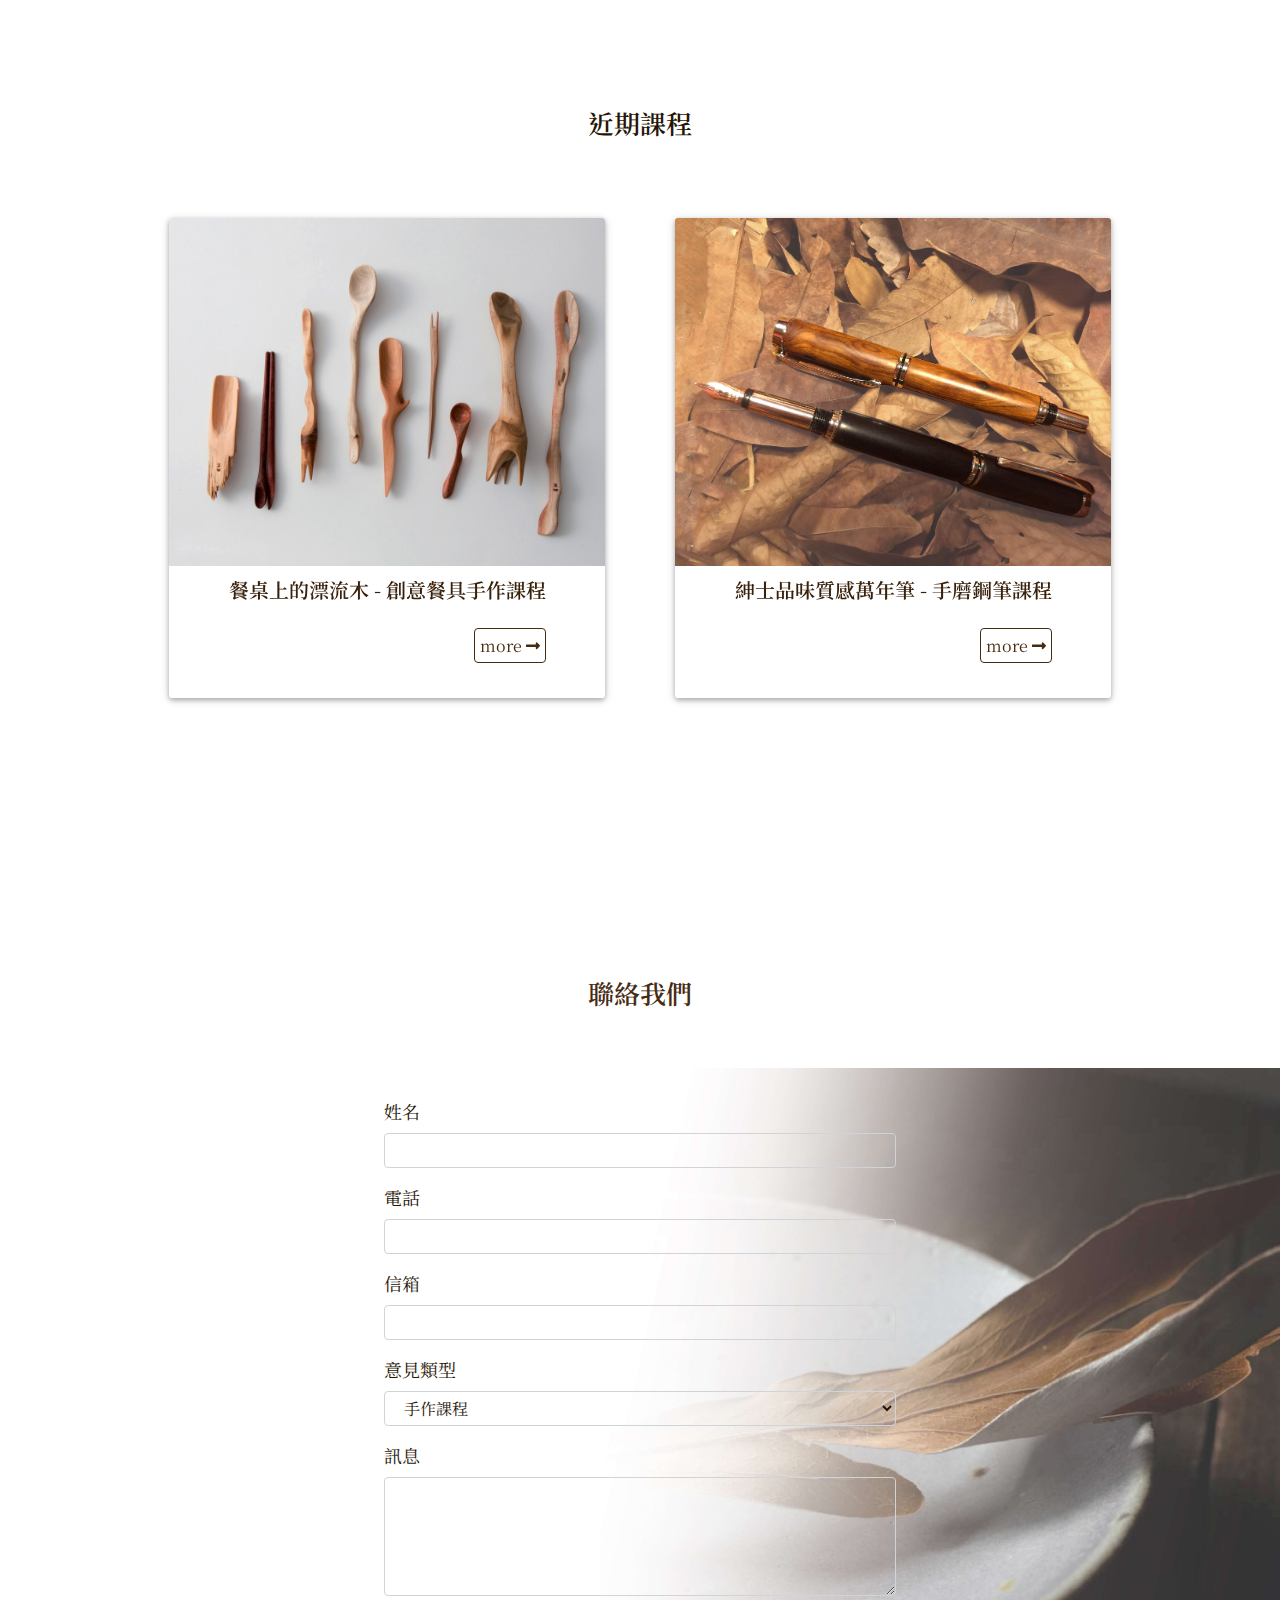
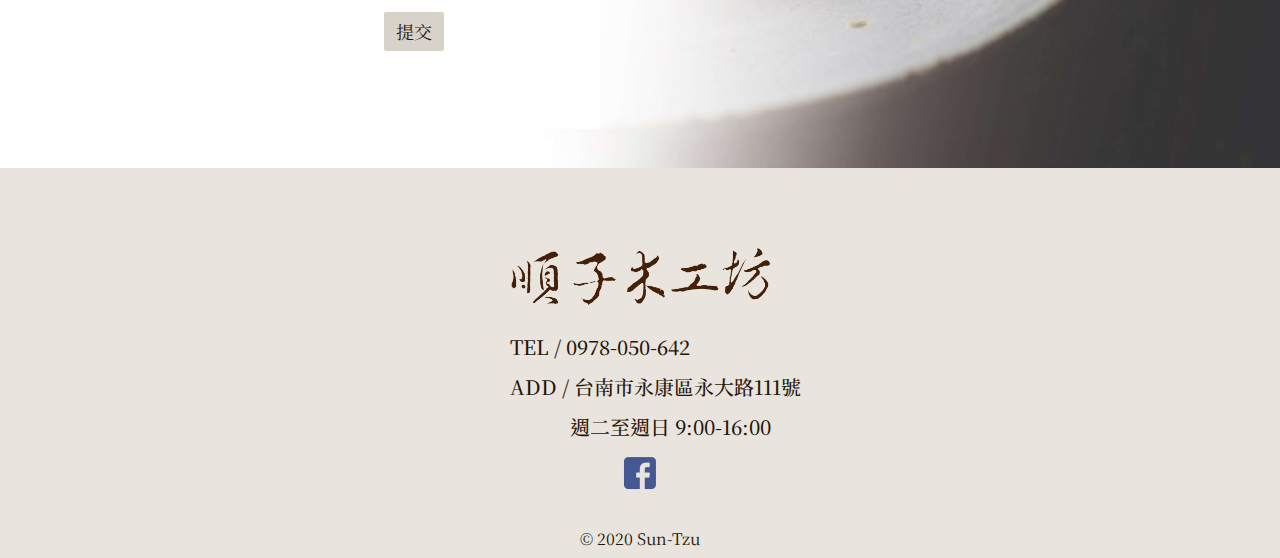
==== commit 25fed026: "no message" ====
--- a/index.html
+++ b/index.html
@@ -24,6 +24,7 @@
 <head>
     <meta charset="UTF-8">
     <meta name="viewport" content="width=device-width, initial-scale=1.0">
+    <meta name="format-detection" content="telephone=no">
     <title>順子木工坊</title>
     <link rel="stylesheet" href="css_reset.css">
     <link rel="Shortcut Icon" type="image/x-icon" href="img/icon.ico">
--- a/index.css
+++ b/index.css
@@ -274,6 +274,7 @@
     height: 100%;
     -webkit-backface-visibility: hidden;
     backface-visibility: hidden;
+    border-radius: 3px;
 }
 
 .card_back {
@@ -626,7 +627,6 @@
 input[type="phone"],
 input[type="email"],
 .form-control {
-    border-radius: 1px;
     background-color: rgba(255, 255, 255, 0);
     height: 35px;
     line-height: 35px;
@@ -666,7 +666,6 @@
     color: #261506;
     font-family: 'STSong', 'STFangsong', 'FangSong', 'Noto Serif TC', serif;
 }
-
 @media screen and (max-width:900px) {
     .contact_container .contact_form {
         width: 80%;
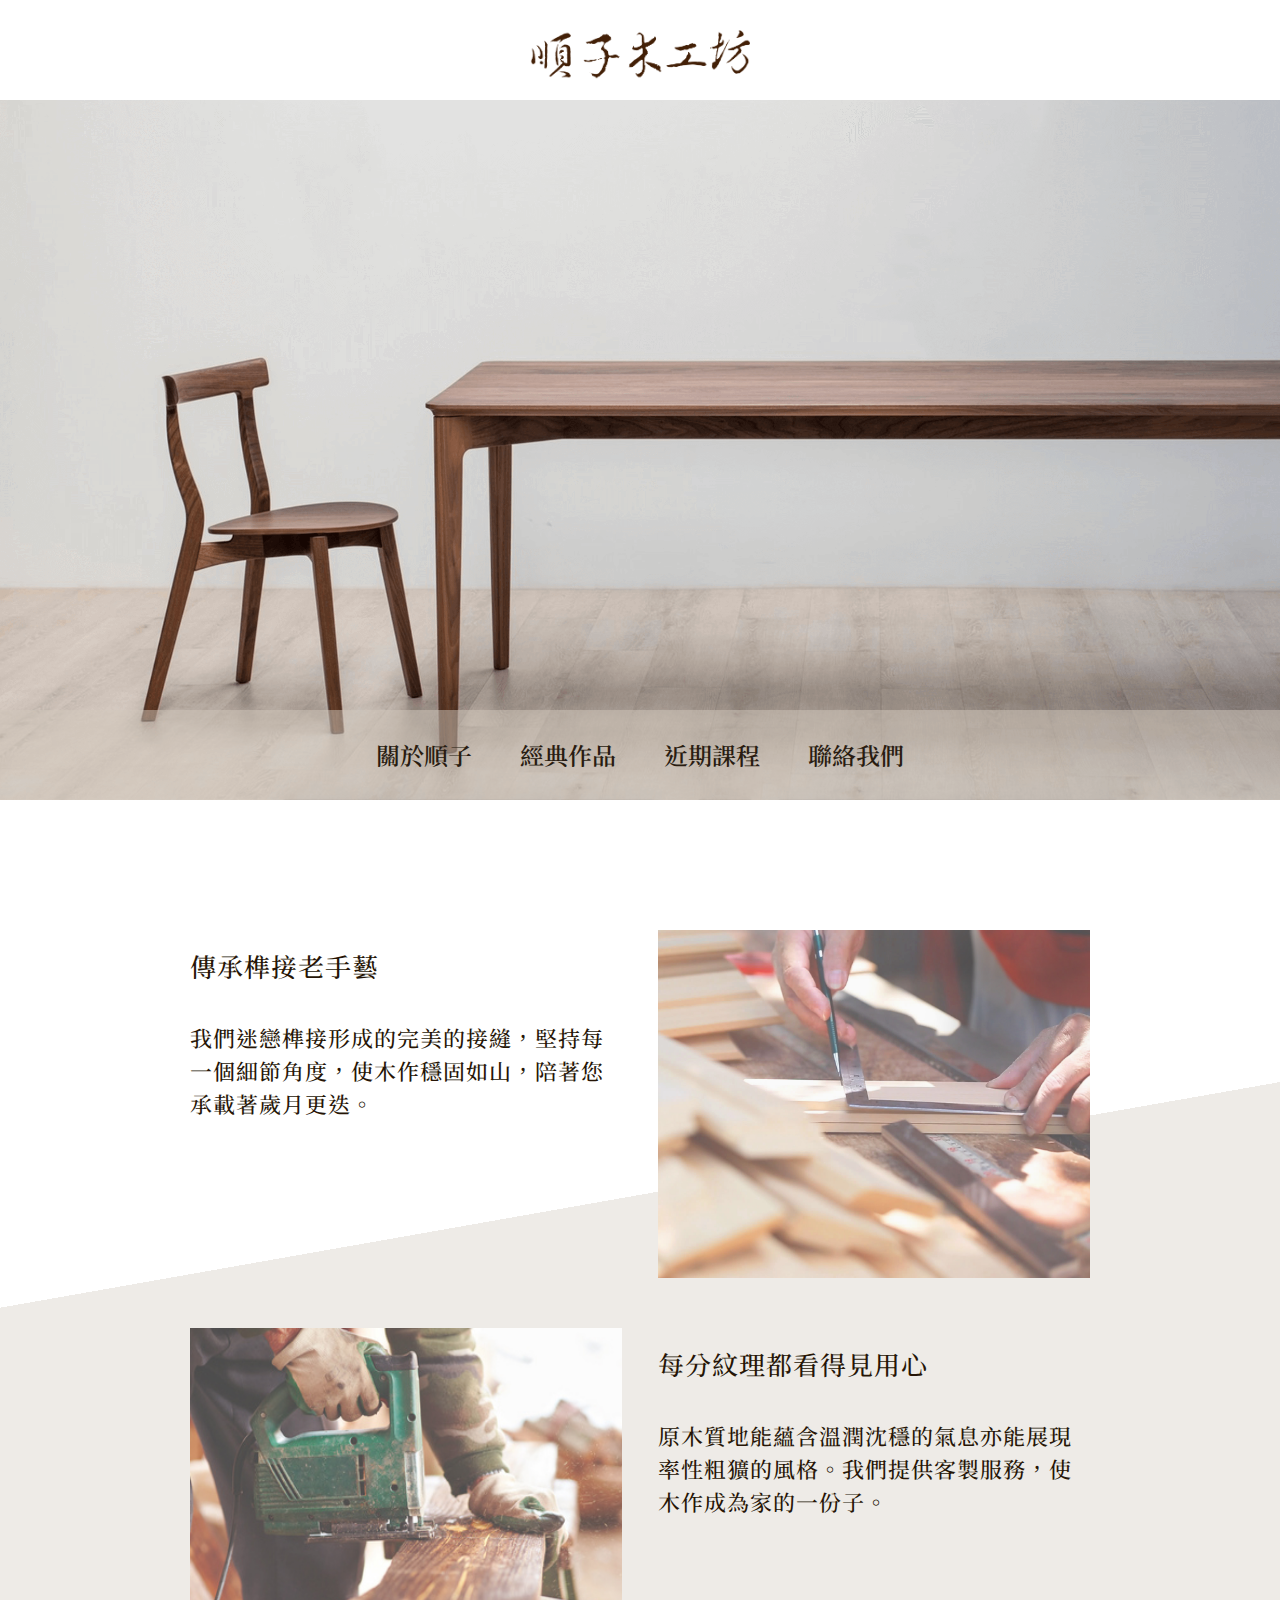
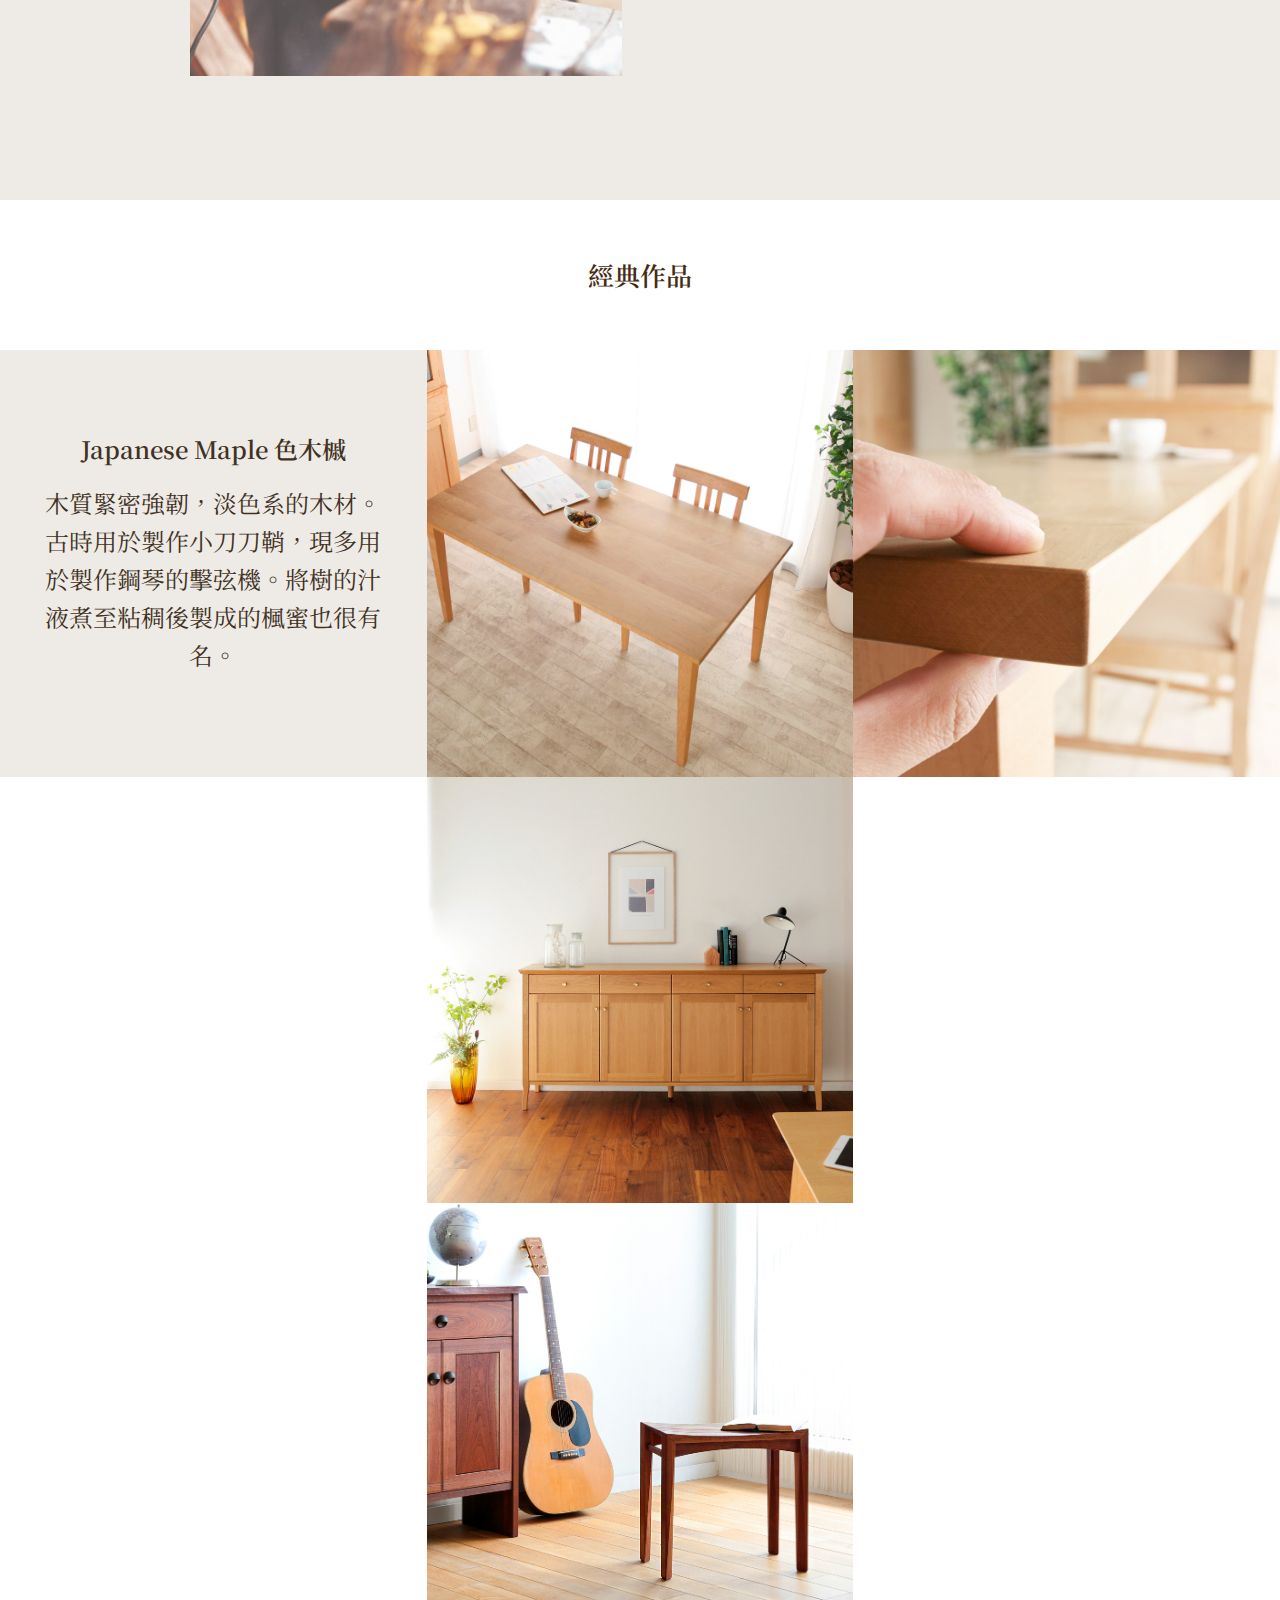
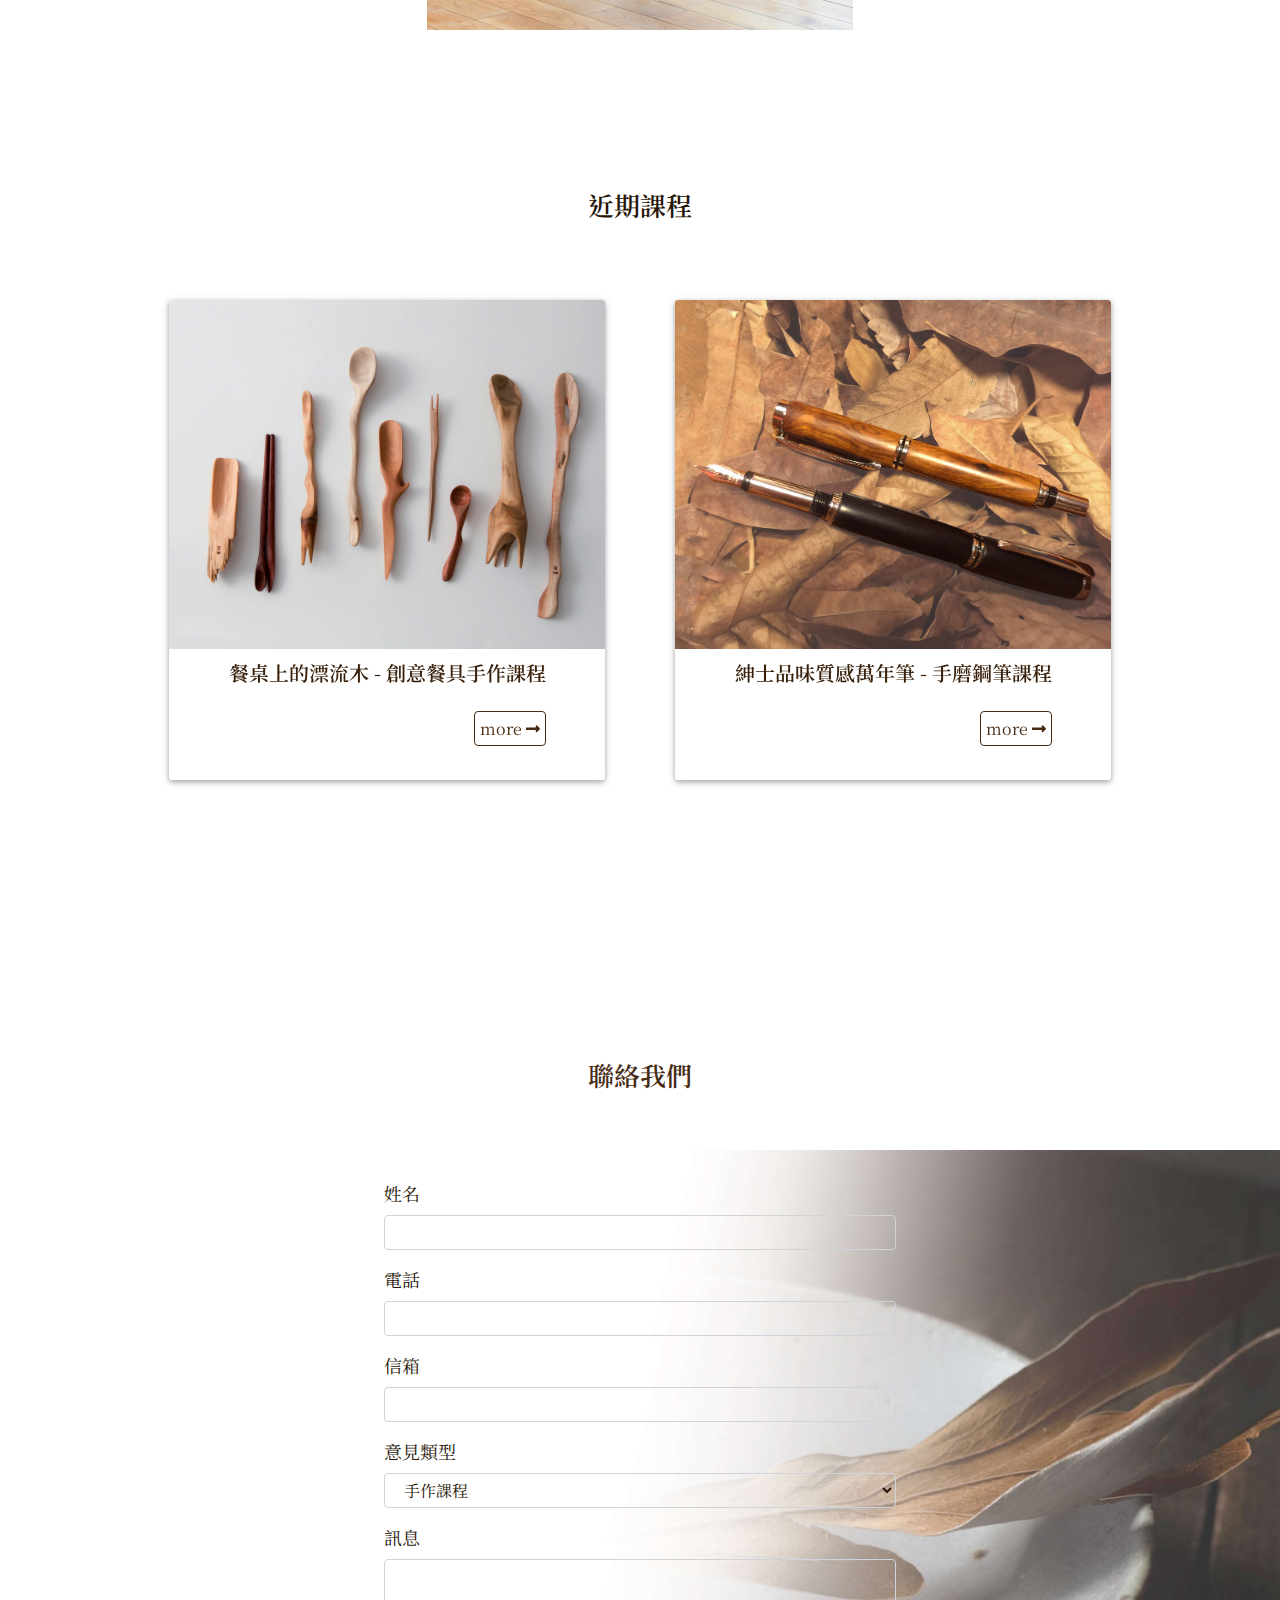
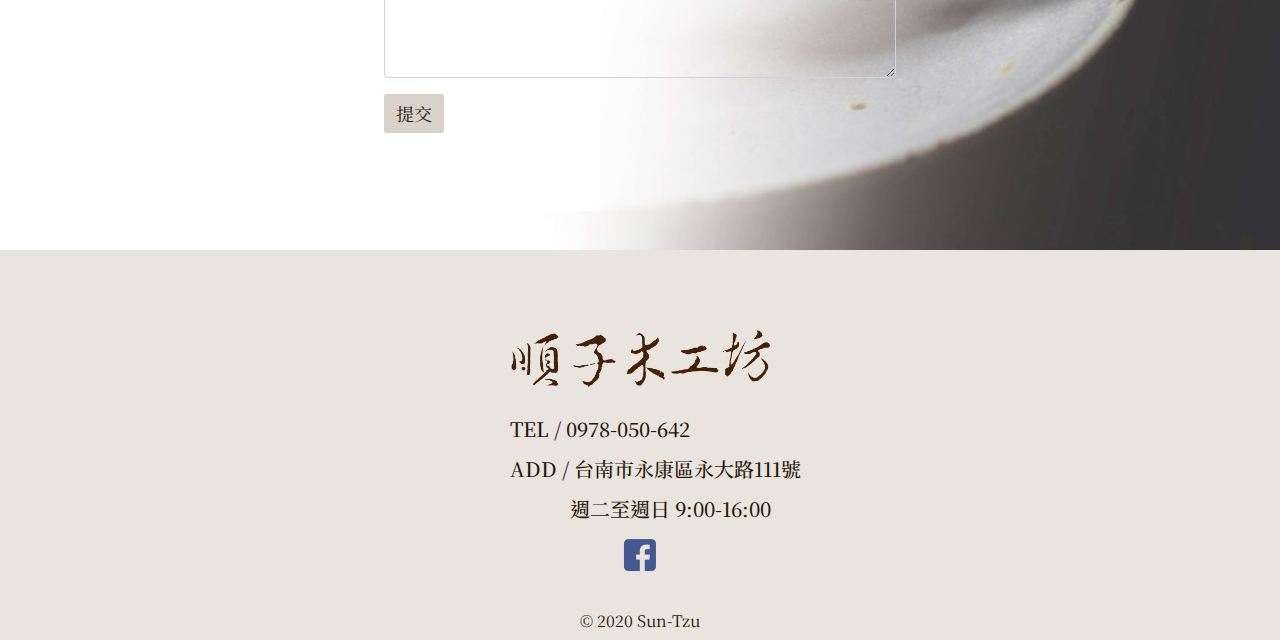
==== commit fa46911a: "no message" ====
--- a/index.html
+++ b/index.html
@@ -44,7 +44,7 @@
     <div id="banner">
         <div class="bannerimg">
             <div class="banner">
-                <img src="img/banner.png" alt="">
+                <!-- <img src="img/banner.png" alt=""> -->
             </div>
             <div class="menu_container">
                 <ul class="menu">
--- a/index.css
+++ b/index.css
@@ -26,9 +26,25 @@
     transition: all 0.6s ease;
 }
 
+.banner {
+    background: url("img/banner.png");
+    height: 700px;
+    background-position: 15% center;
+    background-repeat: no-repeat;
+    background-size: cover;
+}
+@media screen and (max-width:500px){
+    .banner{
+        height: 500px;
+        background-position: 15% 80%;
+    }
+}
+
+
 .bannerimg img {
-    width: 100%;
-    height: 48%;
+    /* width: 100%;
+    height: 48%; */
+
 }
 
 .bannerimg .menu_container {
@@ -78,7 +94,8 @@
         font-size: 18px;
     }
 }
-@media screen and (max-width:450px){
+
+@media screen and (max-width:450px) {
     #logo img {
         width: 50%;
         height: 50%;
@@ -195,11 +212,13 @@
     /* height: 900px; */
     margin-bottom: 200px;
 }
-@media screen and (max-width:500px){
-    #course{
+
+@media screen and (max-width:500px) {
+    #course {
         margin-bottom: 75px;
     }
 }
+
 .course_title {
     margin-top: 100px;
     width: 100%;
@@ -329,6 +348,7 @@
     padding: 25px 0px;
     font-size: 21px;
 }
+
 @media screen and (max-width:400px) {
     .card_title {
         font-size: 18px;
@@ -354,7 +374,7 @@
 .sign_up a {
     display: block;
     color: rgb(37, 25, 3);
-    text-decoration:none;
+    text-decoration: none;
 }
 
 .sign_up .fas {
@@ -372,16 +392,25 @@
         padding: 0px 20px;
         font-size: 18px;
     }
-    .card_title{
+
+    .card_title {
         padding: 15px 0px 0px;
         font-size: 18px;
     }
-    .flip_to_back{
+
+    .flip_to_back {
         margin-top: 15px;
     }
+
+    .card_back {
+        position: relative;
+    }
+
     .flip_to_front {
-        margin-top: 25%;
-        margin-left: 10%;
+        position: absolute;
+        bottom: 20px;
+        /* margin-top: 18%;
+        margin-left: 10%; */
     }
 }
 
@@ -631,12 +660,14 @@
     height: 35px;
     line-height: 35px;
 }
-input.mb1{
+
+input.mb1 {
     margin-bottom: 1rem;
 }
-.msght{
+
+.msght {
     max-height: 150px;
-    min-height:35px;
+    min-height: 35px;
 }
 
 .form-group input:focus,
@@ -653,19 +684,23 @@
     font-size: 18px;
     font-family: 'STSong', 'STFangsong', 'FangSong', 'Noto Serif TC', serif;
 }
-.form-group label, .form-control {
+
+.form-group label,
+.form-control {
     /* padding-top: 15px; */
     font-size: 18px;
     color: #261506;
     font-family: 'STSong', 'STFangsong', 'FangSong', 'Noto Serif TC', serif;
-    
-}
-select.form-control{
+
+}
+
+select.form-control {
     padding: 0 15px;
     font-size: 16px;
     color: #261506;
     font-family: 'STSong', 'STFangsong', 'FangSong', 'Noto Serif TC', serif;
 }
+
 @media screen and (max-width:900px) {
     .contact_container .contact_form {
         width: 80%;
@@ -741,7 +776,7 @@
         position: absolute;
         left: 50%;
         margin-left: -110px;
-        width: 80%;
+        /* width: 80%; */
         height: 200px;
         padding-top: 20px;
         text-align: left;
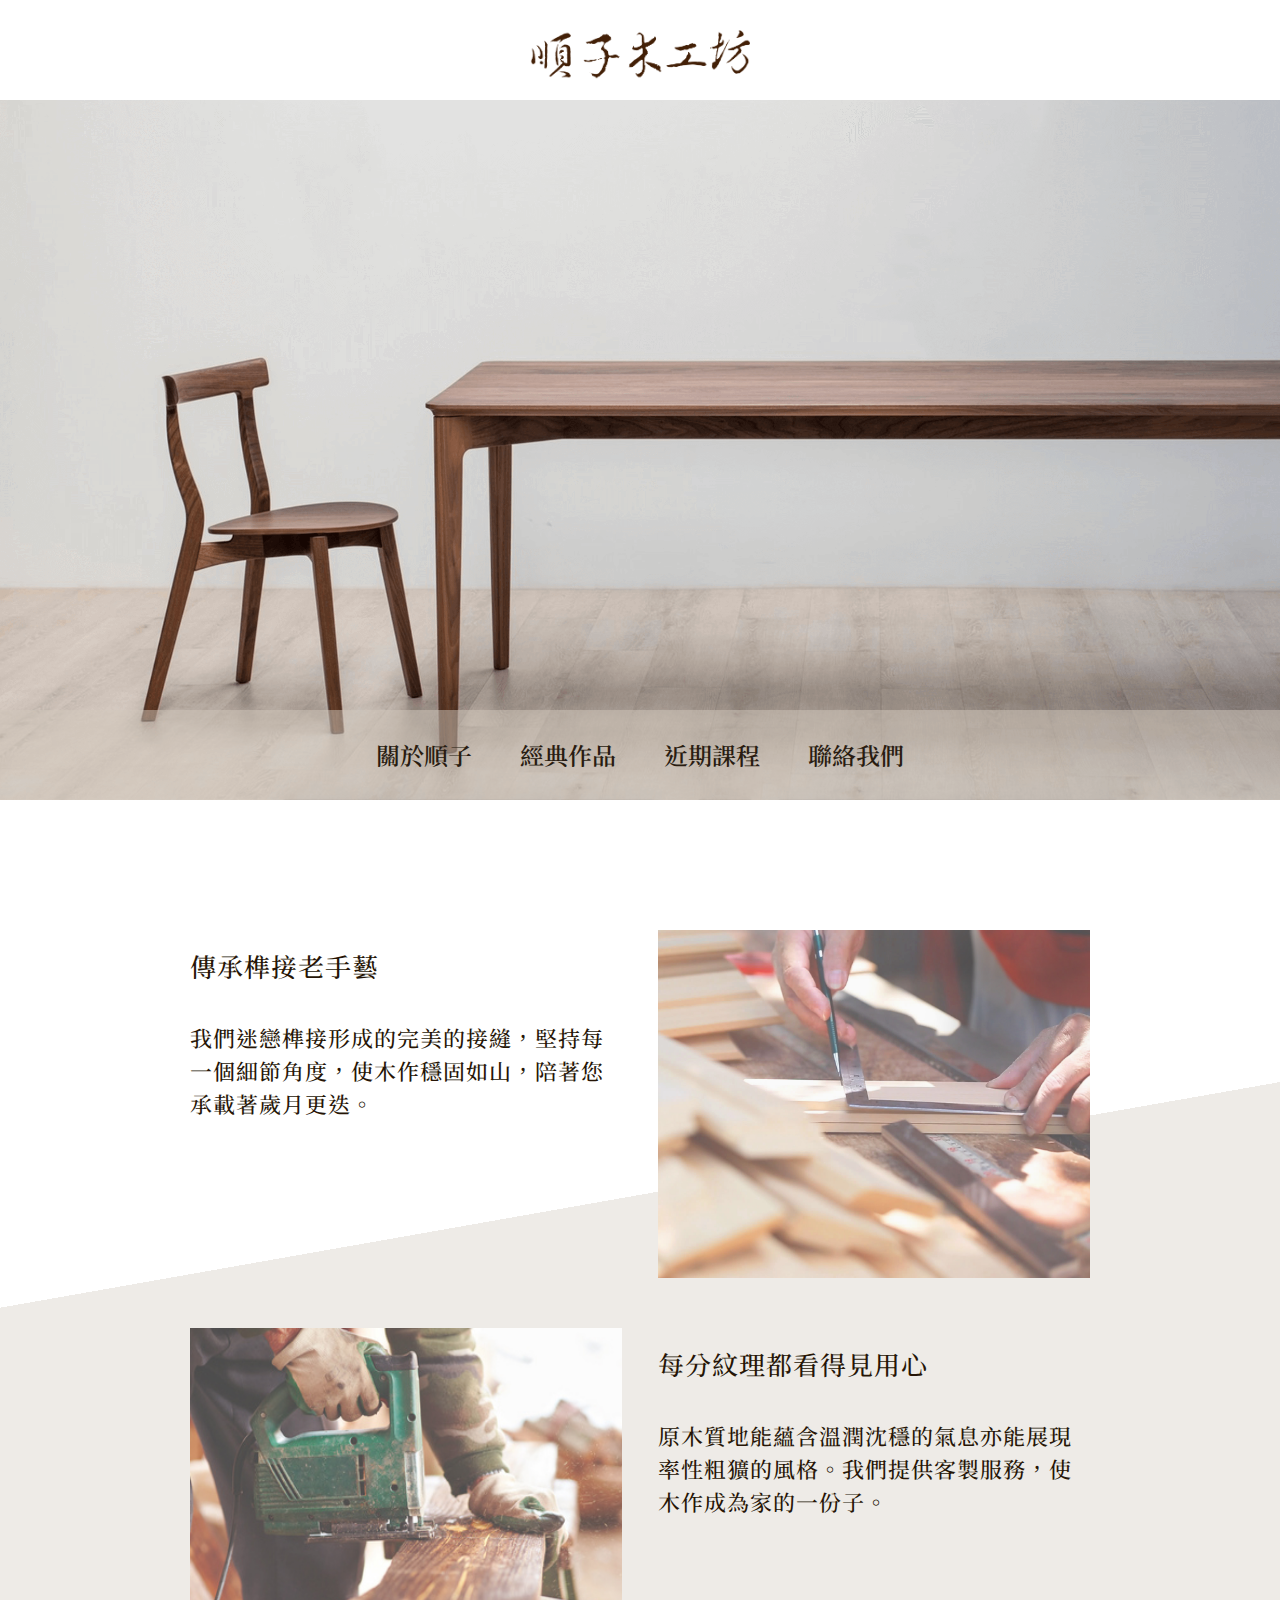
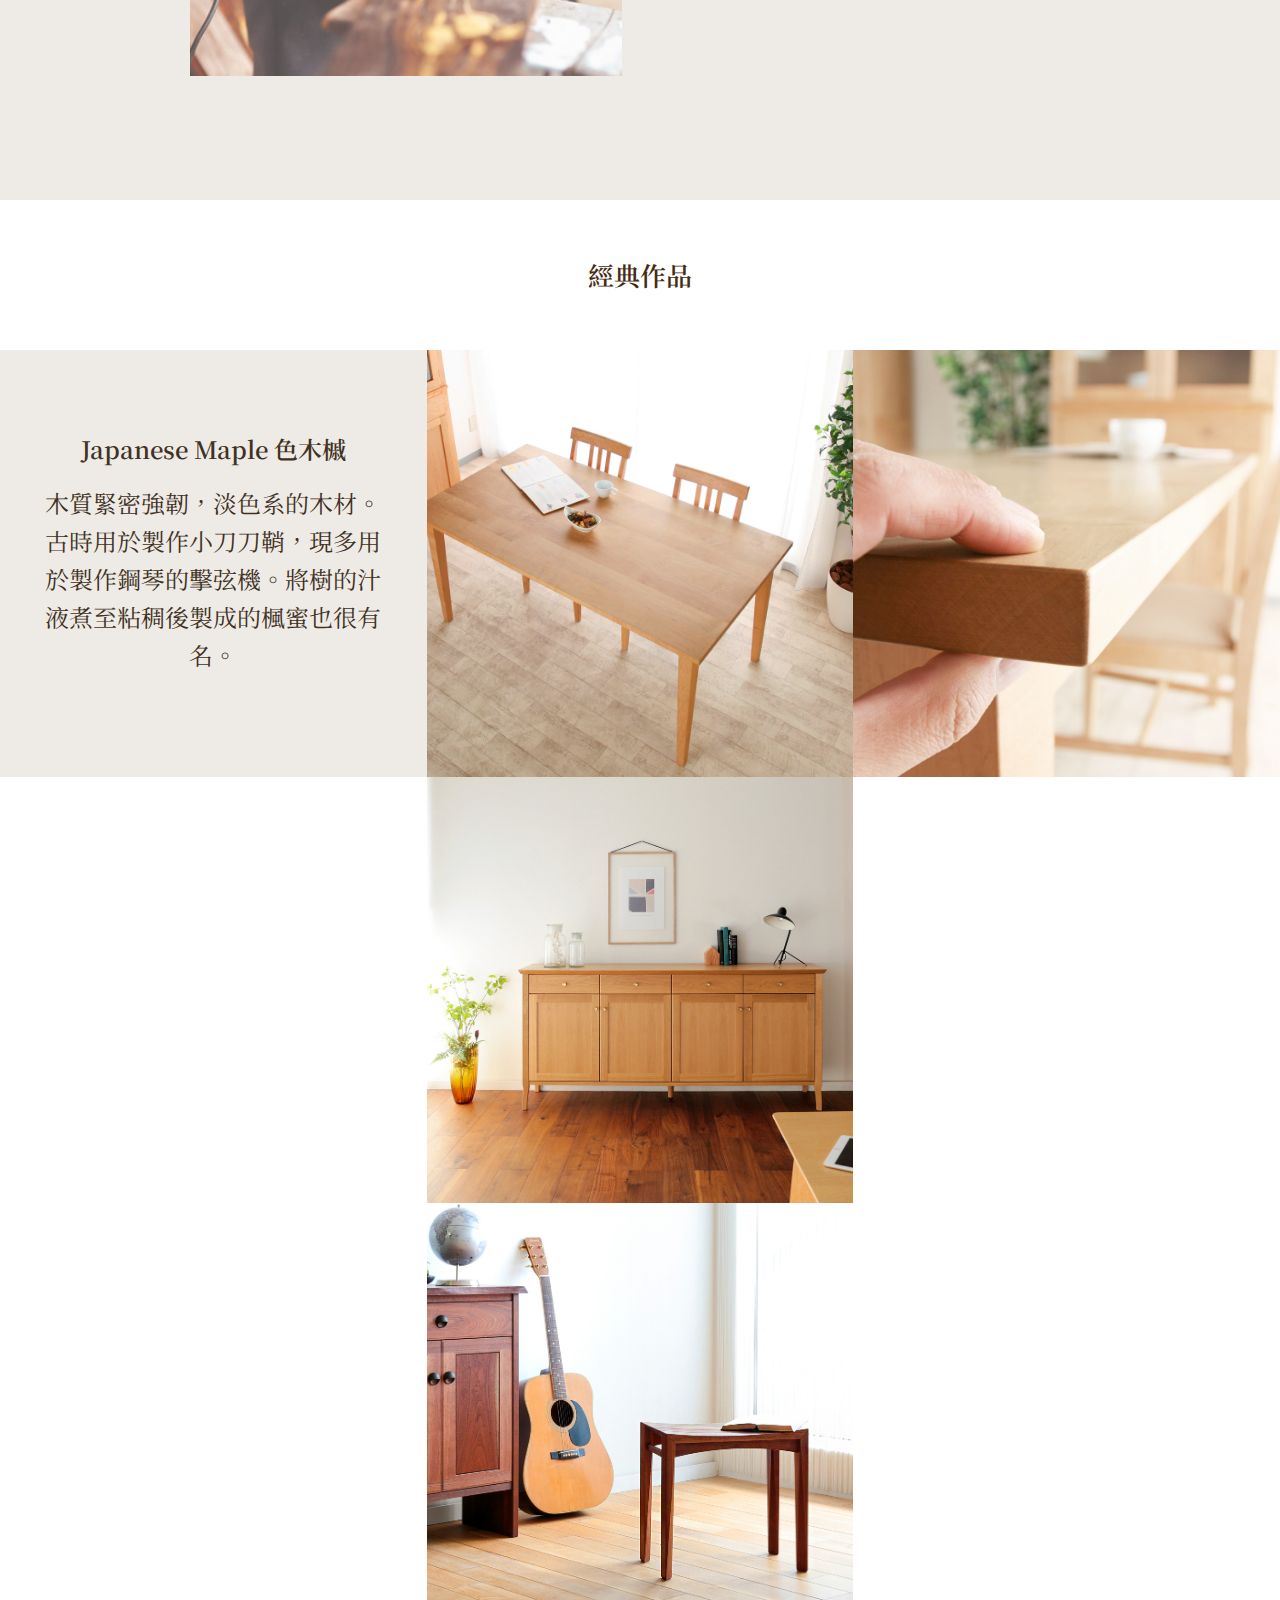
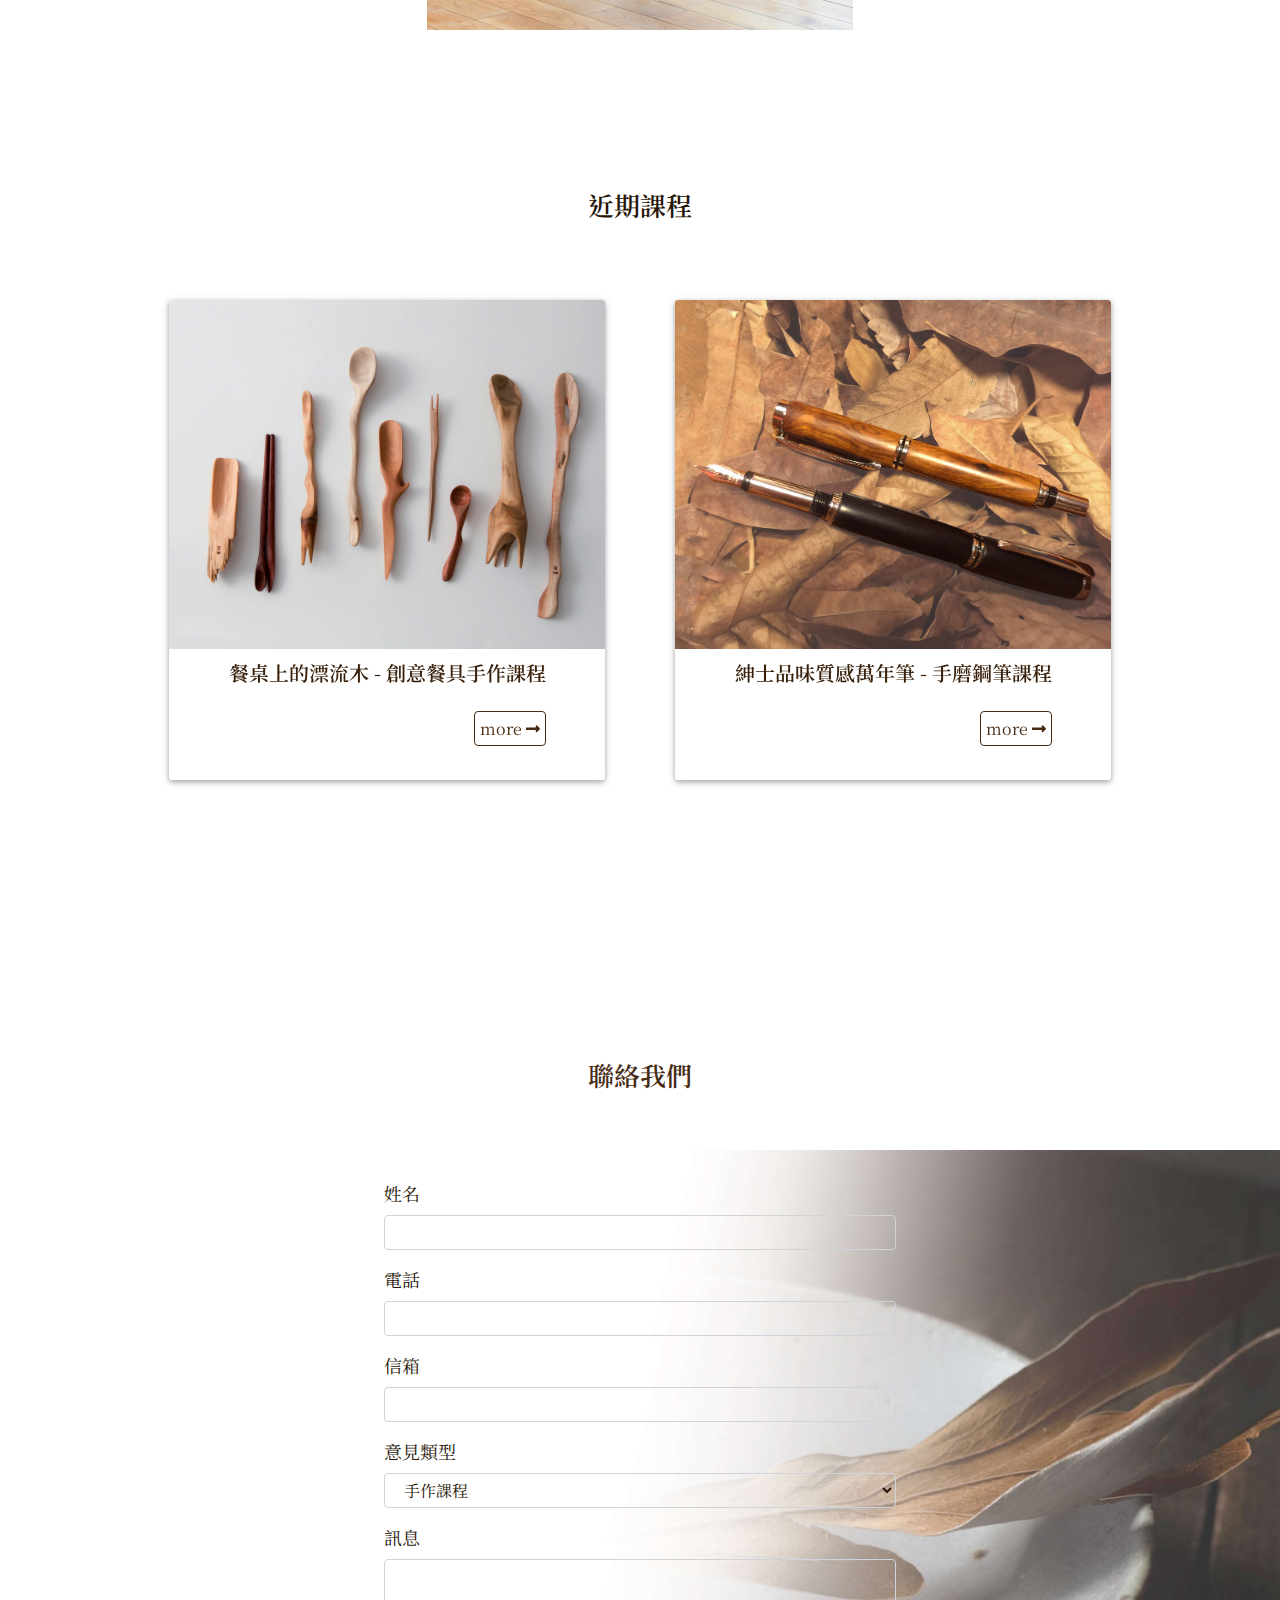
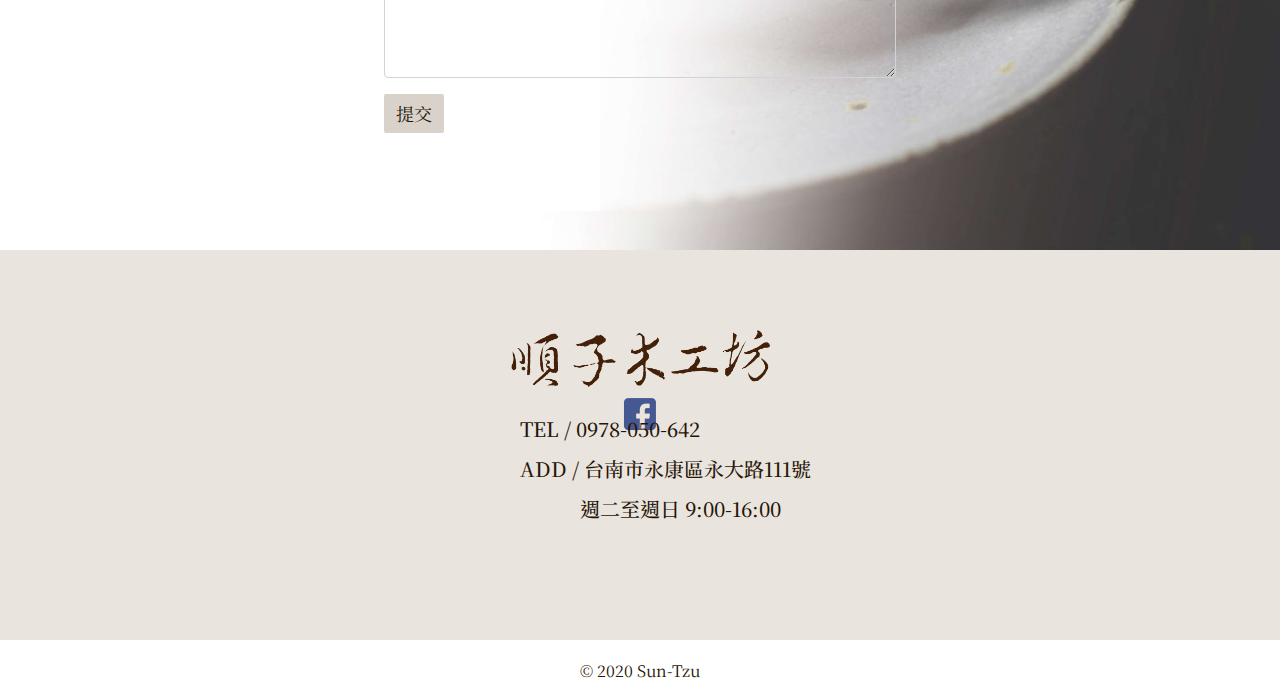
==== commit ee54bb5b: "no message" ====
--- a/index.html
+++ b/index.html
@@ -1,6 +1,5 @@
- <!-- <?php
+<!-- <?php
     require_once("backend/database.php");
-
     if(isset($_POST["insert"])){
         $sql= "INSERT INTO message 
                (name,phone,email,type,comment) VALUES   
@@ -12,11 +11,8 @@
         $stmt ->bindParam(":type", $_POST['type'], PDO::PARAM_STR);
         $stmt ->bindParam(":comment", $_POST['comment'], PDO::PARAM_STR);
         $stmt ->execute();
-        // header('Location: index.php');
-    
-    }
-    
-    
+        // header('Location: index.php');  
+    }   
 ?> -->
 <!DOCTYPE html>
 <html lang="en">
@@ -214,7 +210,8 @@
                 </div>
                 <div class="form-group">
                     <label for="exampleFormControlTextarea1">訊息</label>
-                    <textarea class="form-control msght" id="exampleFormControlTextarea1" rows="3" name="comment"></textarea>
+                    <textarea class="form-control msght" id="exampleFormControlTextarea1" rows="3"
+                        name="comment"></textarea>
                 </div>
                 <input type="hidden" name="insert">
                 <div class="submit_button">
@@ -223,13 +220,6 @@
                 </div>
             </form>
             <img src="img/mask.jpg" alt="">
-
-
-
-
-
-
-
         </div>
     </div>
     <div id="footer">
@@ -256,36 +246,22 @@
         var header = $('.banner');
         var range = 200;
 
-        if($(window).width()>768){
+        if ($(window).width() > 768) {
             $(window).on('scroll', function () {
-            var scrollTop = $(this).scrollTop(),
-                height = header.outerHeight(),
-                offset = height / 2,
-                calc = 1 - (scrollTop - offset + range) / range;
-            header.css({ 'opacity': calc });
-            if (calc > '1') {
-                header.css({ 'opacity': 1 });
-            } else if (calc < '0') {
-                header.css({ 'opacity': 0.2 });
-            }
-        });
+                var scrollTop = $(this).scrollTop(),
+                    height = header.outerHeight(),
+                    offset = height / 2,
+                    calc = 1 - (scrollTop - offset + range) / range;
+                header.css({ 'opacity': calc });
+                if (calc > '2') {
+                    header.css({ 'opacity': 1 });
+                } else if (calc < '0') {
+                    header.css({ 'opacity': 0.2 });
+                }
+            });
         }
-        
         //header-----------------------
 
-        // course-----------------------
-        // $('.card').click(function () {
-        //     $(this).toggleClass('flipped');
-        // });
-        $(".flip_border").click(function () {
-            if ($(this).parent().hasClass("flip_to_back")) {
-                $(this).parents(".card_inner").addClass("flip");
-            } else {
-                $(this).parents(".card_inner").removeClass("flip");
-            }
-        })
-
-        // course-----------------------
 
         // gallery-----------------------
         var $sm = 480;
@@ -320,6 +296,22 @@
         });
         // gallery----------------------
 
+
+        // course-----------------------
+        // $('.card').click(function () {
+        //     $(this).toggleClass('flipped');
+        // });
+        $(".flip_border").click(function () {
+            if ($(this).parent().hasClass("flip_to_back")) {
+                $(this).parents(".card_inner").addClass("flip");
+            } else {
+                $(this).parents(".card_inner").removeClass("flip");
+            }
+        })
+
+        // course-----------------------
+
+        
         // toTop-----------------------
         $(window).scroll(function () {
             if ($(this).scrollTop() != 0) {
--- a/index.css
+++ b/index.css
@@ -140,7 +140,7 @@
     font-weight: 500;
 }
 
-@media screen and (min-width: 1000px) {
+@media screen and (min-width: 1020px) {
     #about {
         height: 1000px;
         background: linear-gradient(170deg, transparent 500px, rgb(238, 235, 231) 0);
@@ -608,9 +608,9 @@
     display: block;
 }
 
-/* contact end----------------------------*/
-/* contact end----------------------------*/
-/* contact end----------------------------*/
+/* gallery end----------------------------*/
+/* gallery end----------------------------*/
+/* gallery end----------------------------*/
 
 
 /* contact start----------------------------*/
@@ -720,7 +720,7 @@
     height: 390px;
     background-color: #E9E4DE;
     margin: 0 auto;
-    position: relative;
+    /* position: relative; */
 }
 
 .footer_logo img {
@@ -733,7 +733,7 @@
 .footer_info {
     position: absolute;
     left: 50%;
-    margin-left: -130px;
+    margin-left: -120px;
     /* width: 80%; */
     height: 200px;
     padding-top: 20px;
@@ -748,10 +748,12 @@
 
 .fb_icon img {
     width: 50px;
-    position: absolute;
-    bottom: 60px;
-    left: 50%;
-    margin-left: -25px;
+    display: block;
+    margin: auto;
+    /* position: absolute; */
+    /* bottom: 60px;
+    left: 50%; */
+    /* margin-left: -25px; */
 }
 
 .copyright {
@@ -775,12 +777,12 @@
     .footer_info {
         position: absolute;
         left: 50%;
-        margin-left: -110px;
+        margin-left: -100px;
         /* width: 80%; */
         height: 200px;
         padding-top: 20px;
         text-align: left;
-        font-size: 16px;
+        font-size: 15px;
         font-family: 'STSong', 'STFangsong', 'FangSong', 'Noto Serif TC', serif;
         font-weight: 500;
         line-height: 28px;
@@ -790,7 +792,7 @@
     .fb_icon img {
         width: 40px;
         position: absolute;
-        bottom: 50px;
+        bottom: 45px;
         left: 50%;
         margin-left: -20px;
     }
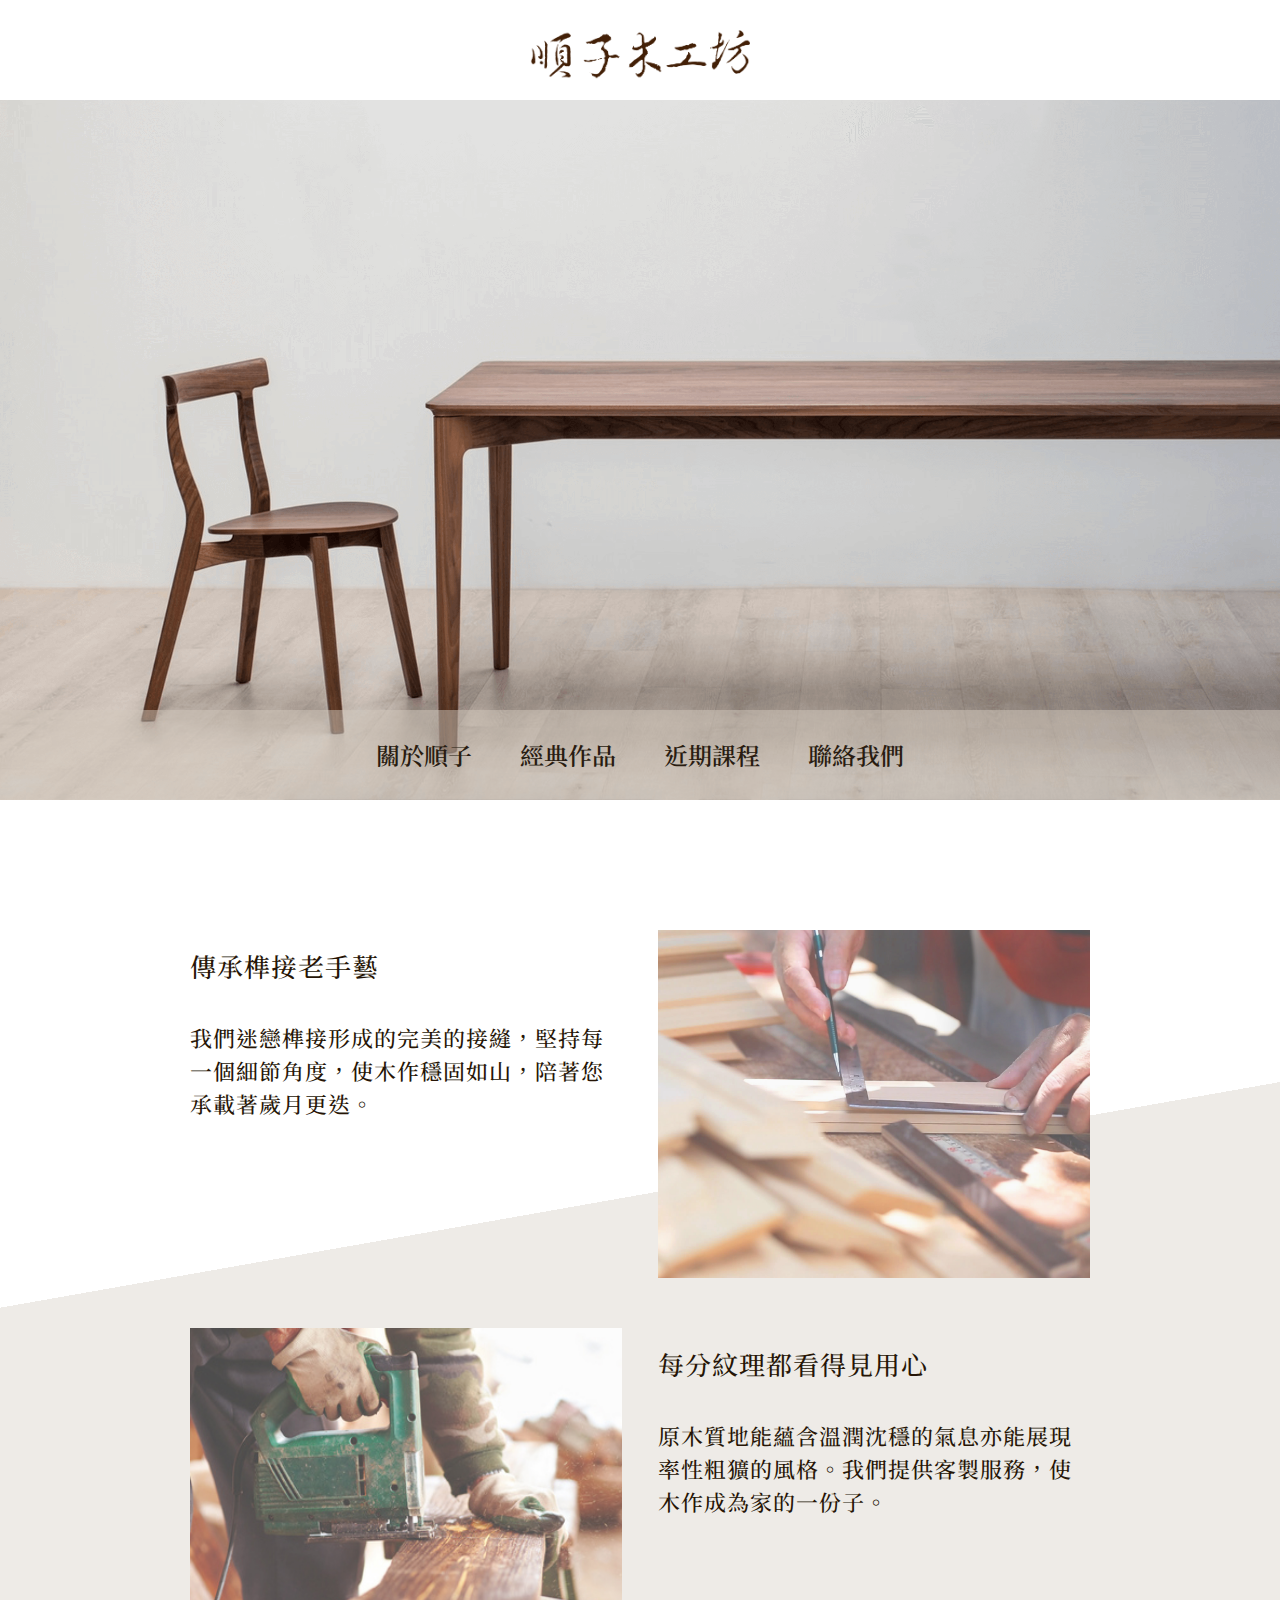
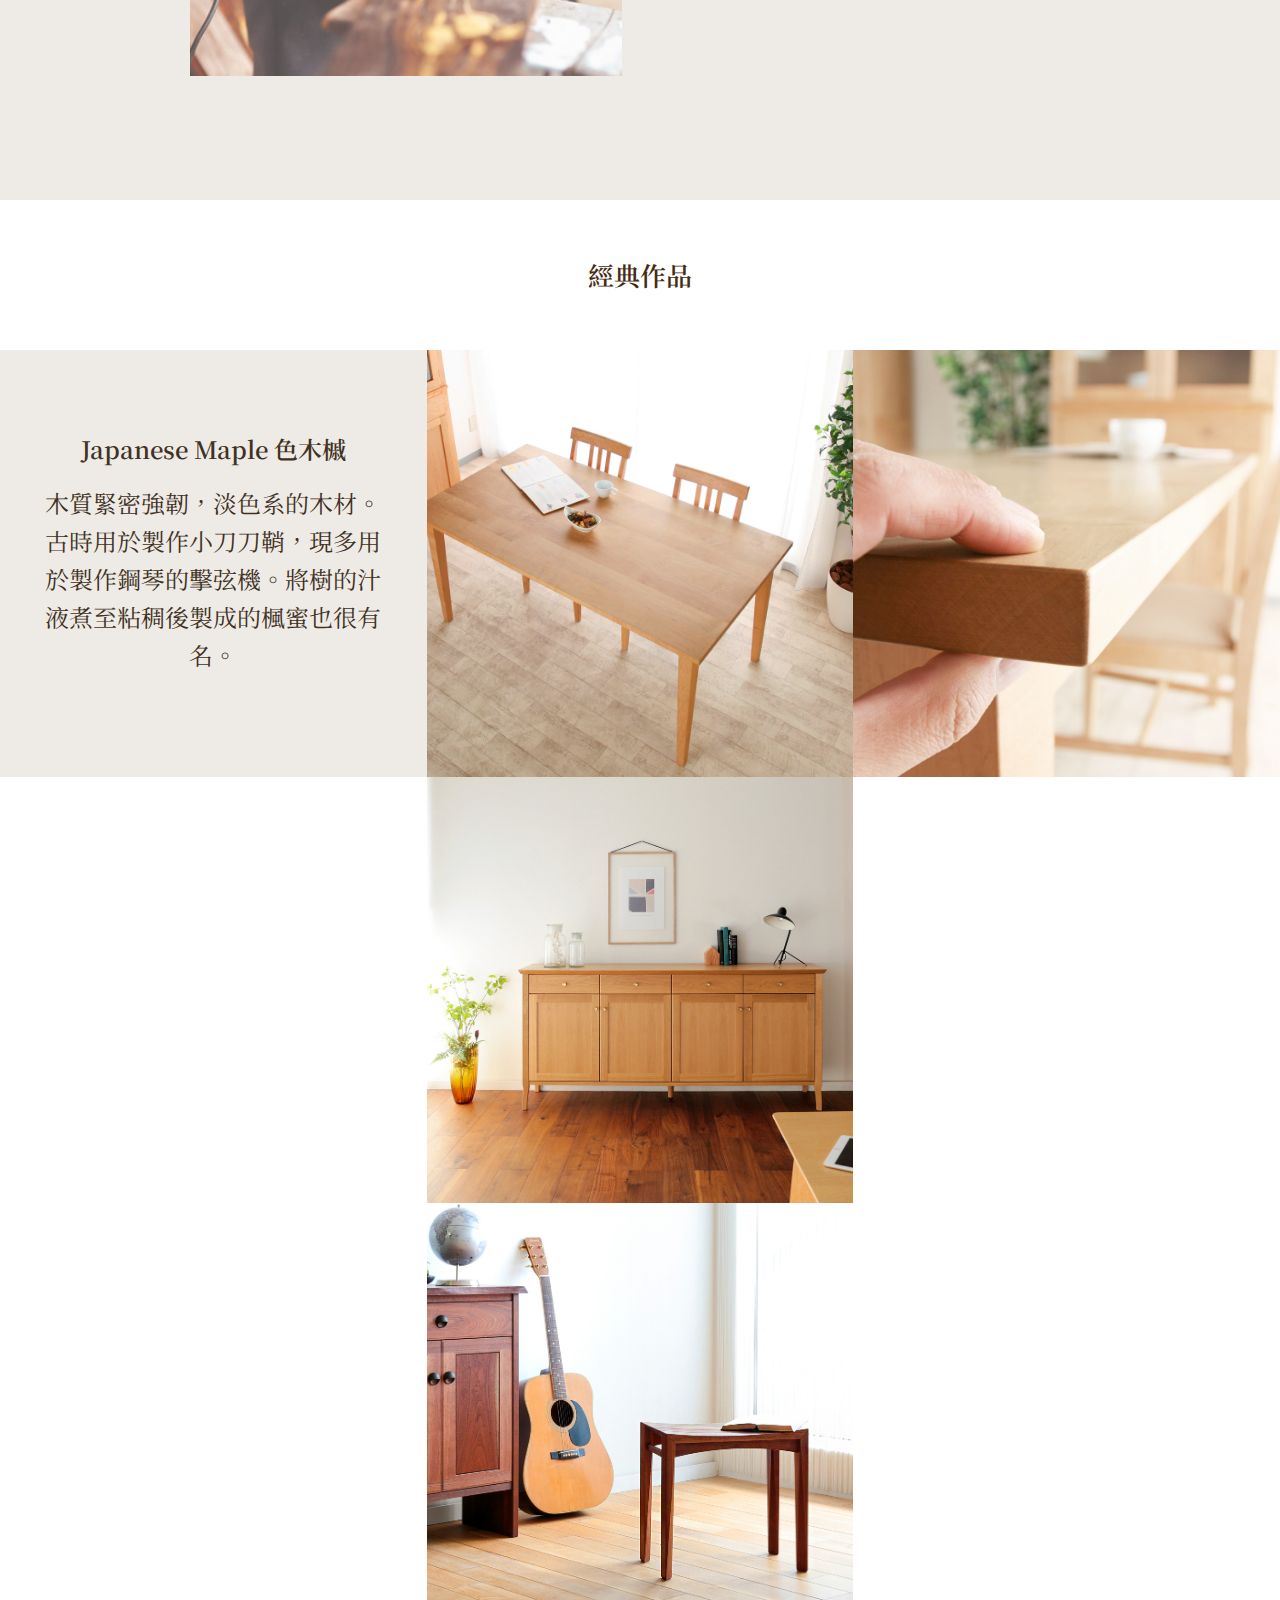
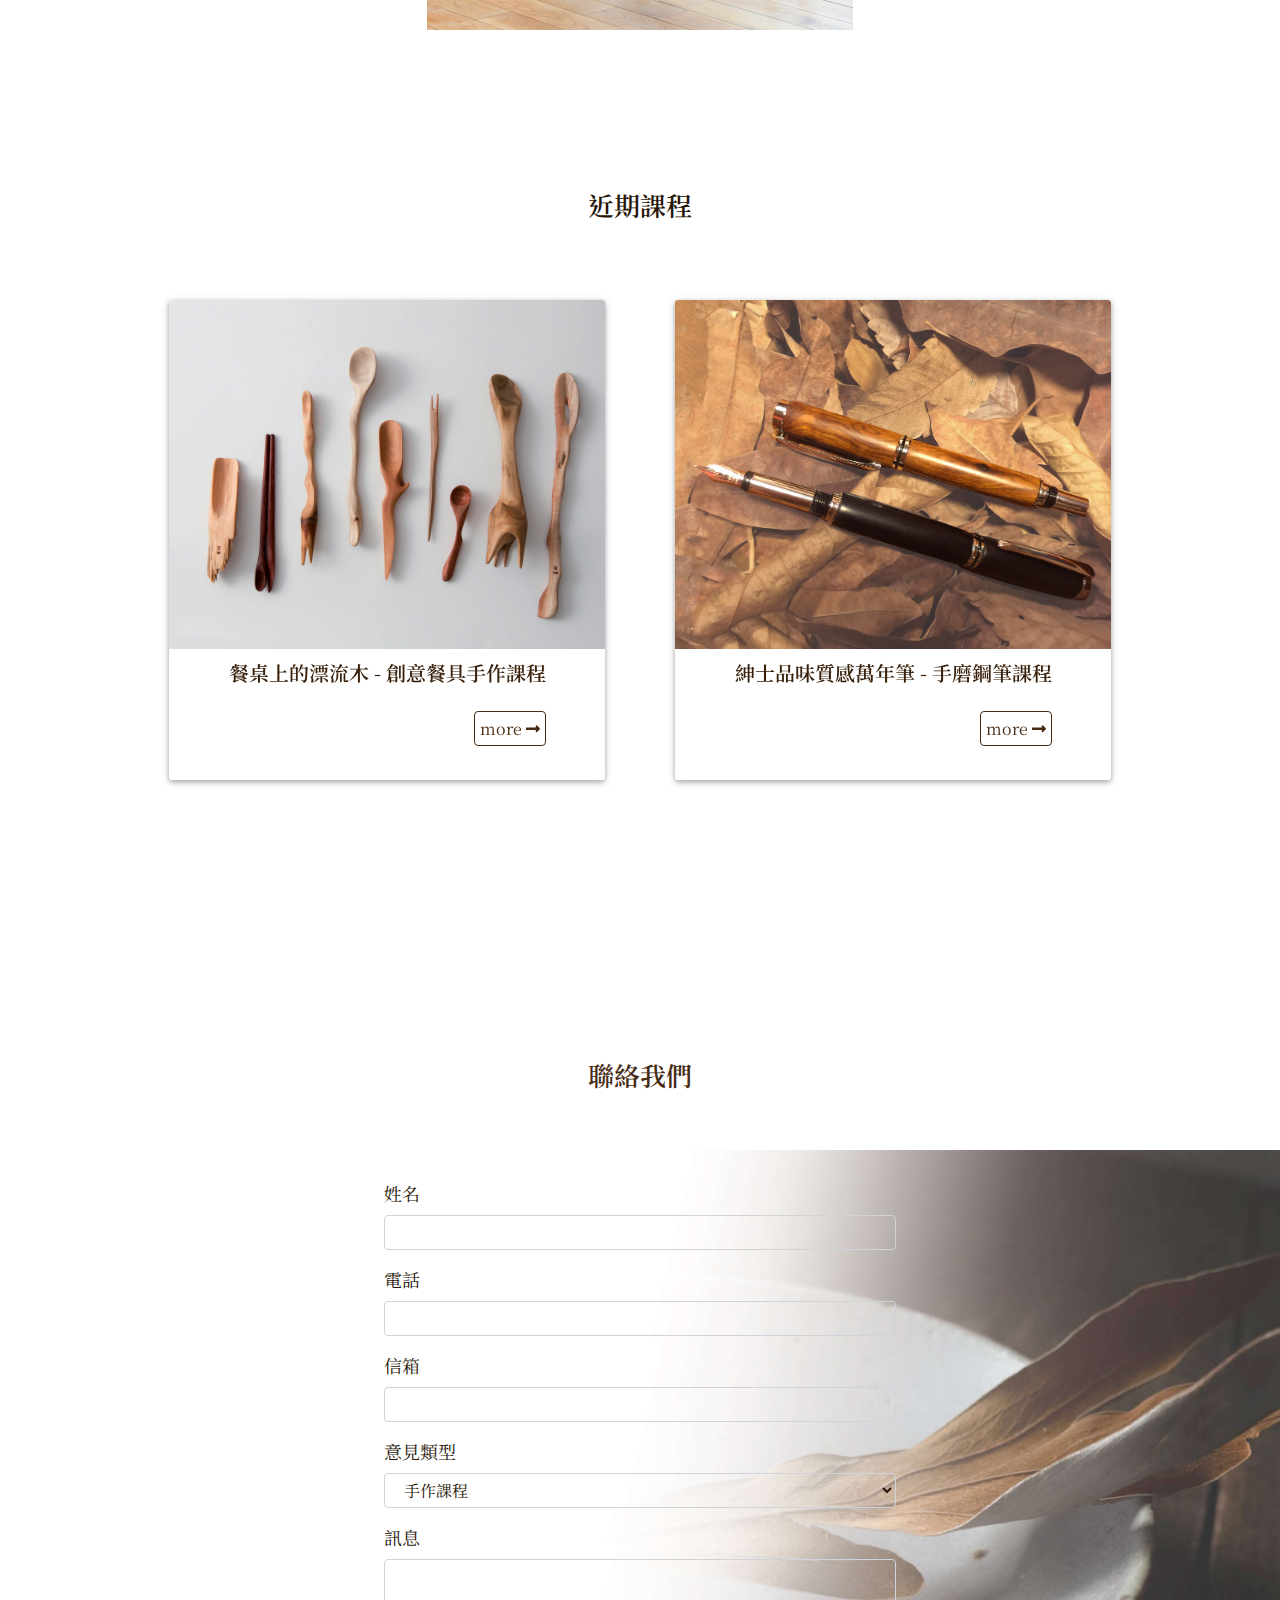
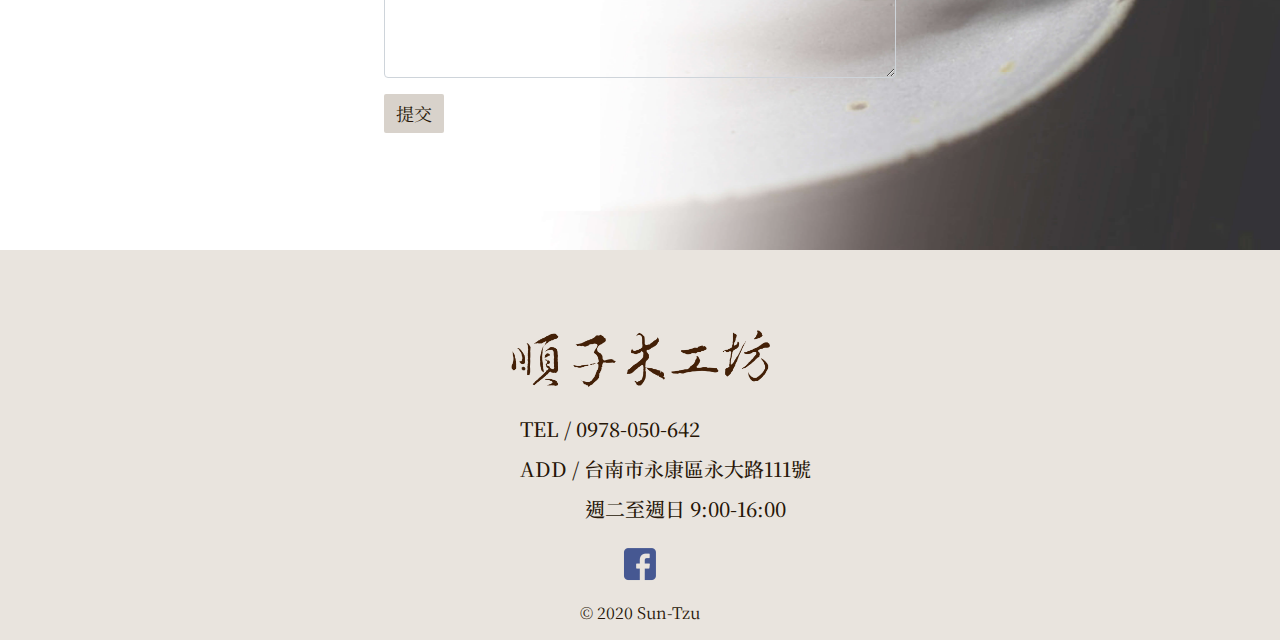
==== commit a5ef29a1: "no message" ====
--- a/index.html
+++ b/index.html
@@ -229,7 +229,7 @@
         <div class="footer_info">
             TEL / 0978-050-642<br />
             ADD / 台南市永康區永大路111號<br />
-            &emsp;&emsp;&emsp;週二至週日 9:00-16:00
+            &emsp;&emsp;&emsp; 週二至週日 9:00-16:00
         </div>
         <div class="fb_icon">
             <a href="https://www.facebook.com/sunz2014/" target="_blank"><img src="img/fb.png" alt=""></a>
--- a/index.css
+++ b/index.css
@@ -720,7 +720,7 @@
     height: 390px;
     background-color: #E9E4DE;
     margin: 0 auto;
-    /* position: relative; */
+    position: relative;
 }
 
 .footer_logo img {
@@ -734,9 +734,9 @@
     position: absolute;
     left: 50%;
     margin-left: -120px;
-    /* width: 80%; */
-    height: 200px;
-    padding-top: 20px;
+    margin-top: 20px;
+    width: 70%;
+    /* height: 200px; */
     text-align: left;
     font-size: 20px;
     font-family: 'STSong', 'STFangsong', 'FangSong', 'Noto Serif TC', serif;
@@ -745,7 +745,10 @@
     text-decoration: none;
     color: #261506;
 }
-
+.fb_icon{
+    margin-top: 150px;
+    margin-bottom: 12px;
+}
 .fb_icon img {
     width: 50px;
     display: block;
@@ -760,7 +763,7 @@
     font-size: 16px;
     font-family: 'STSong', 'STFangsong', 'FangSong', 'Noto Serif TC', serif;
     text-align: center;
-    padding-top: 220px;
+    /* padding-top: 220px; */
 }
 
 @media (max-width: 768px) {
@@ -777,29 +780,25 @@
     .footer_info {
         position: absolute;
         left: 50%;
-        margin-left: -100px;
-        /* width: 80%; */
-        height: 200px;
-        padding-top: 20px;
+        margin-left: -110px;
+        /* height: 200px; */
+        /* padding-top: 20px; */
         text-align: left;
         font-size: 15px;
-        font-family: 'STSong', 'STFangsong', 'FangSong', 'Noto Serif TC', serif;
+        /* font-family: 'STSong', 'STFangsong', 'FangSong', 'Noto Serif TC', serif; */
         font-weight: 500;
         line-height: 28px;
-        color: #261506;
-    }
-
+        /* color: #261506; */
+    }
+    .fb_icon{
+        margin-top: 115px;
+    }
     .fb_icon img {
         width: 40px;
-        position: absolute;
-        bottom: 45px;
-        left: 50%;
-        margin-left: -20px;
     }
 
     .copyright {
         font-size: 14px;
-        padding-top: 180px;
     }
 }
 
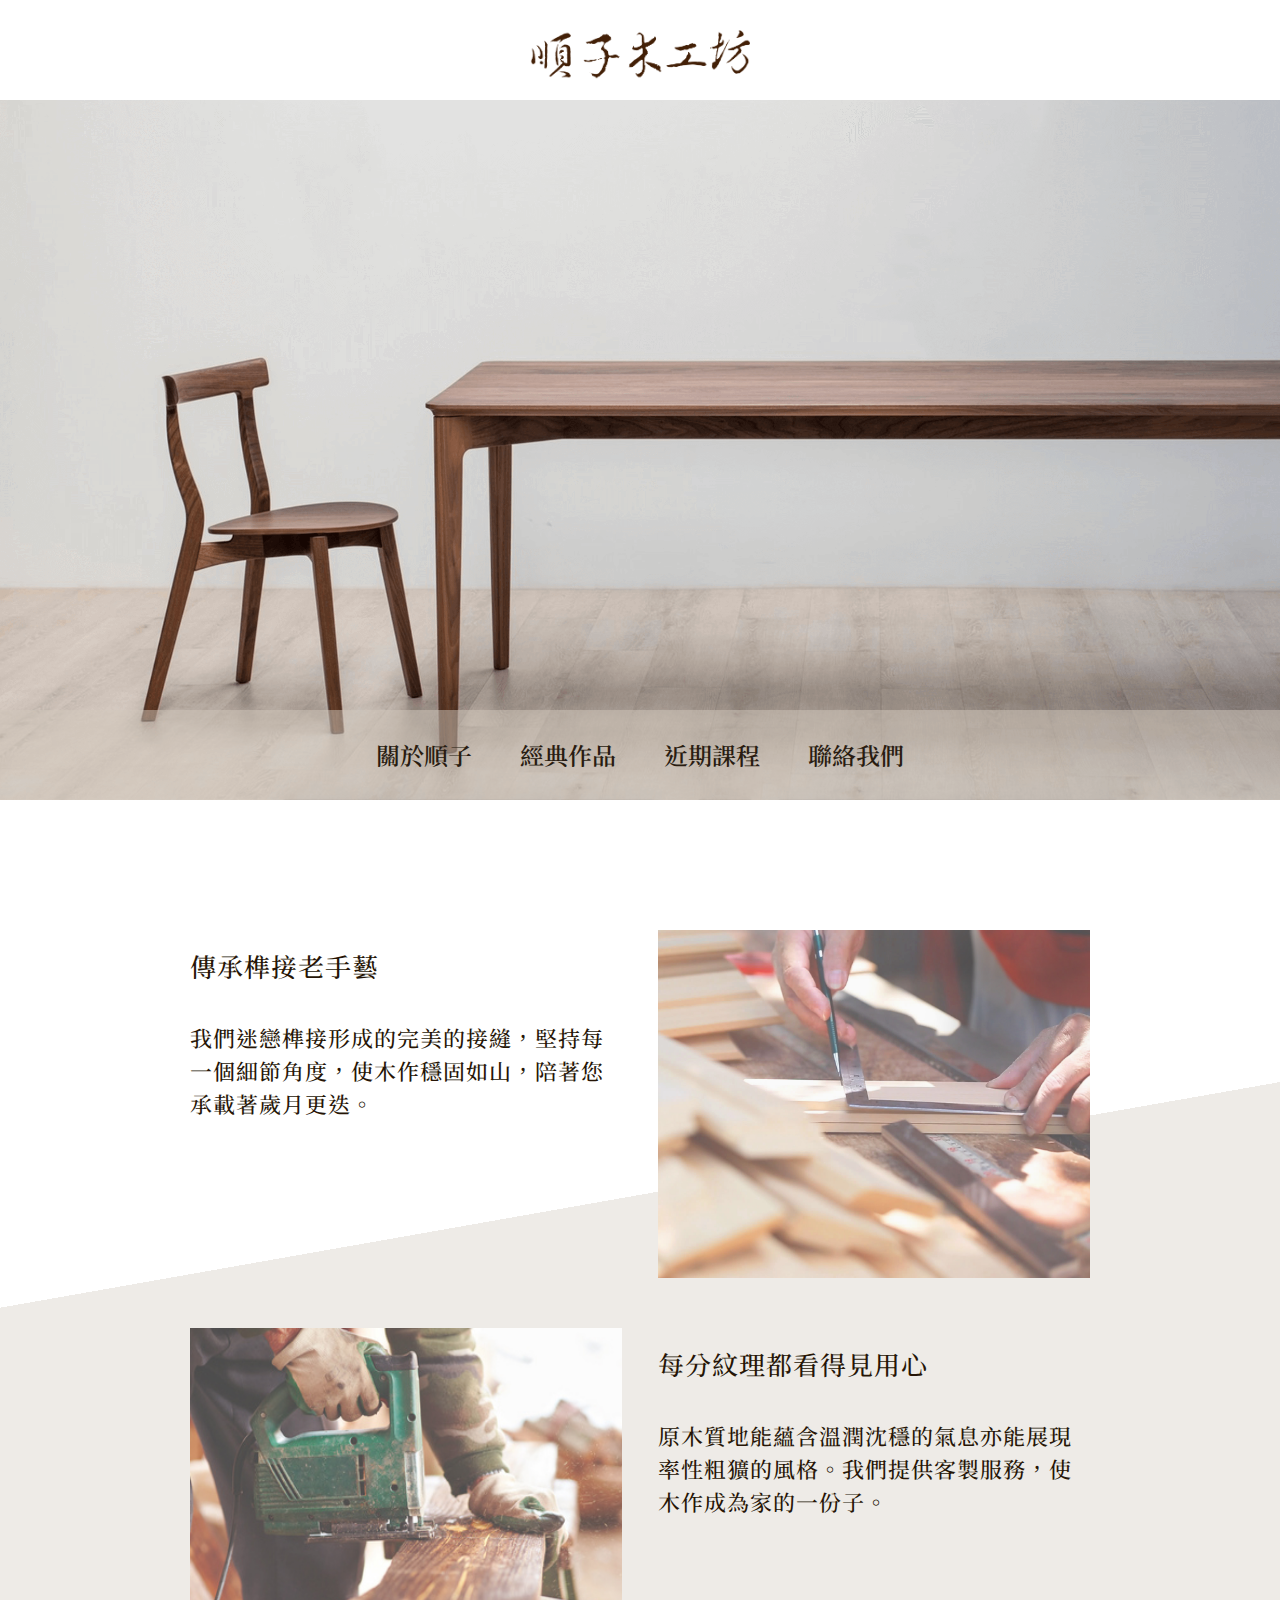
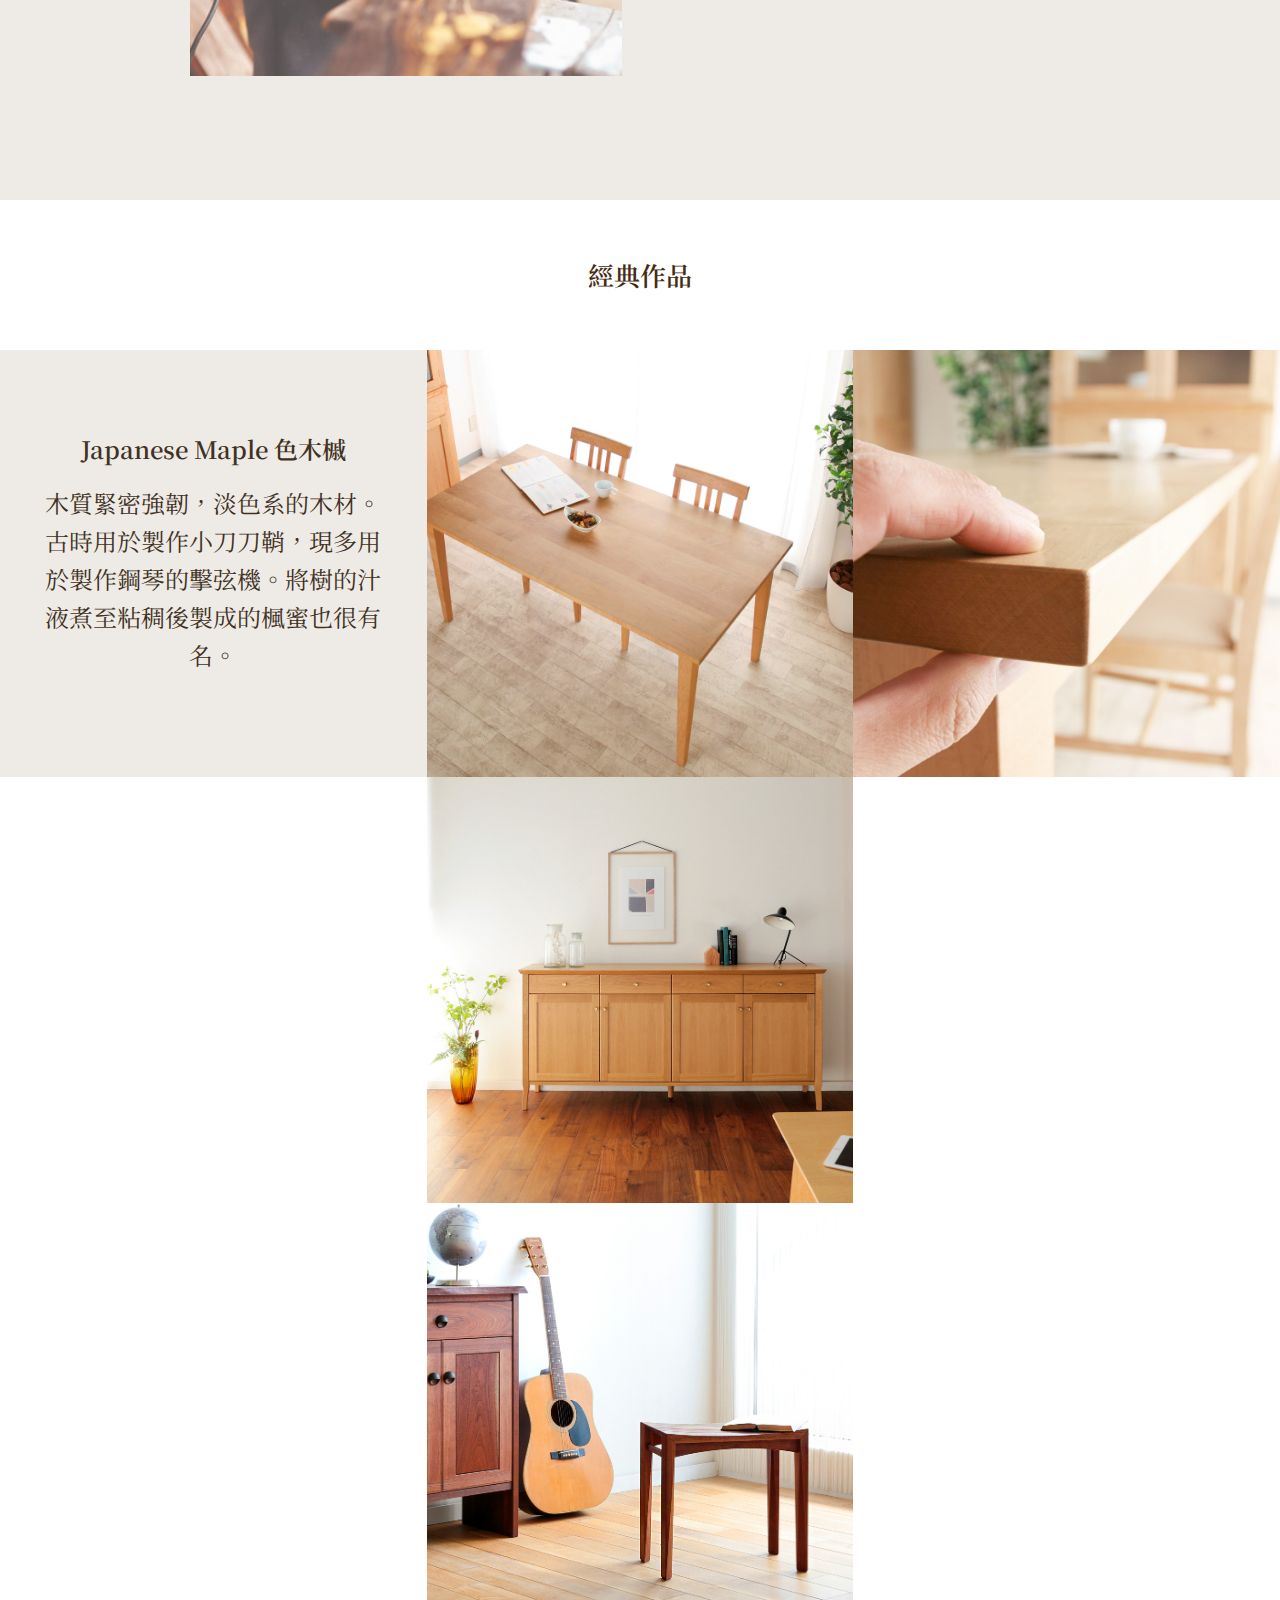
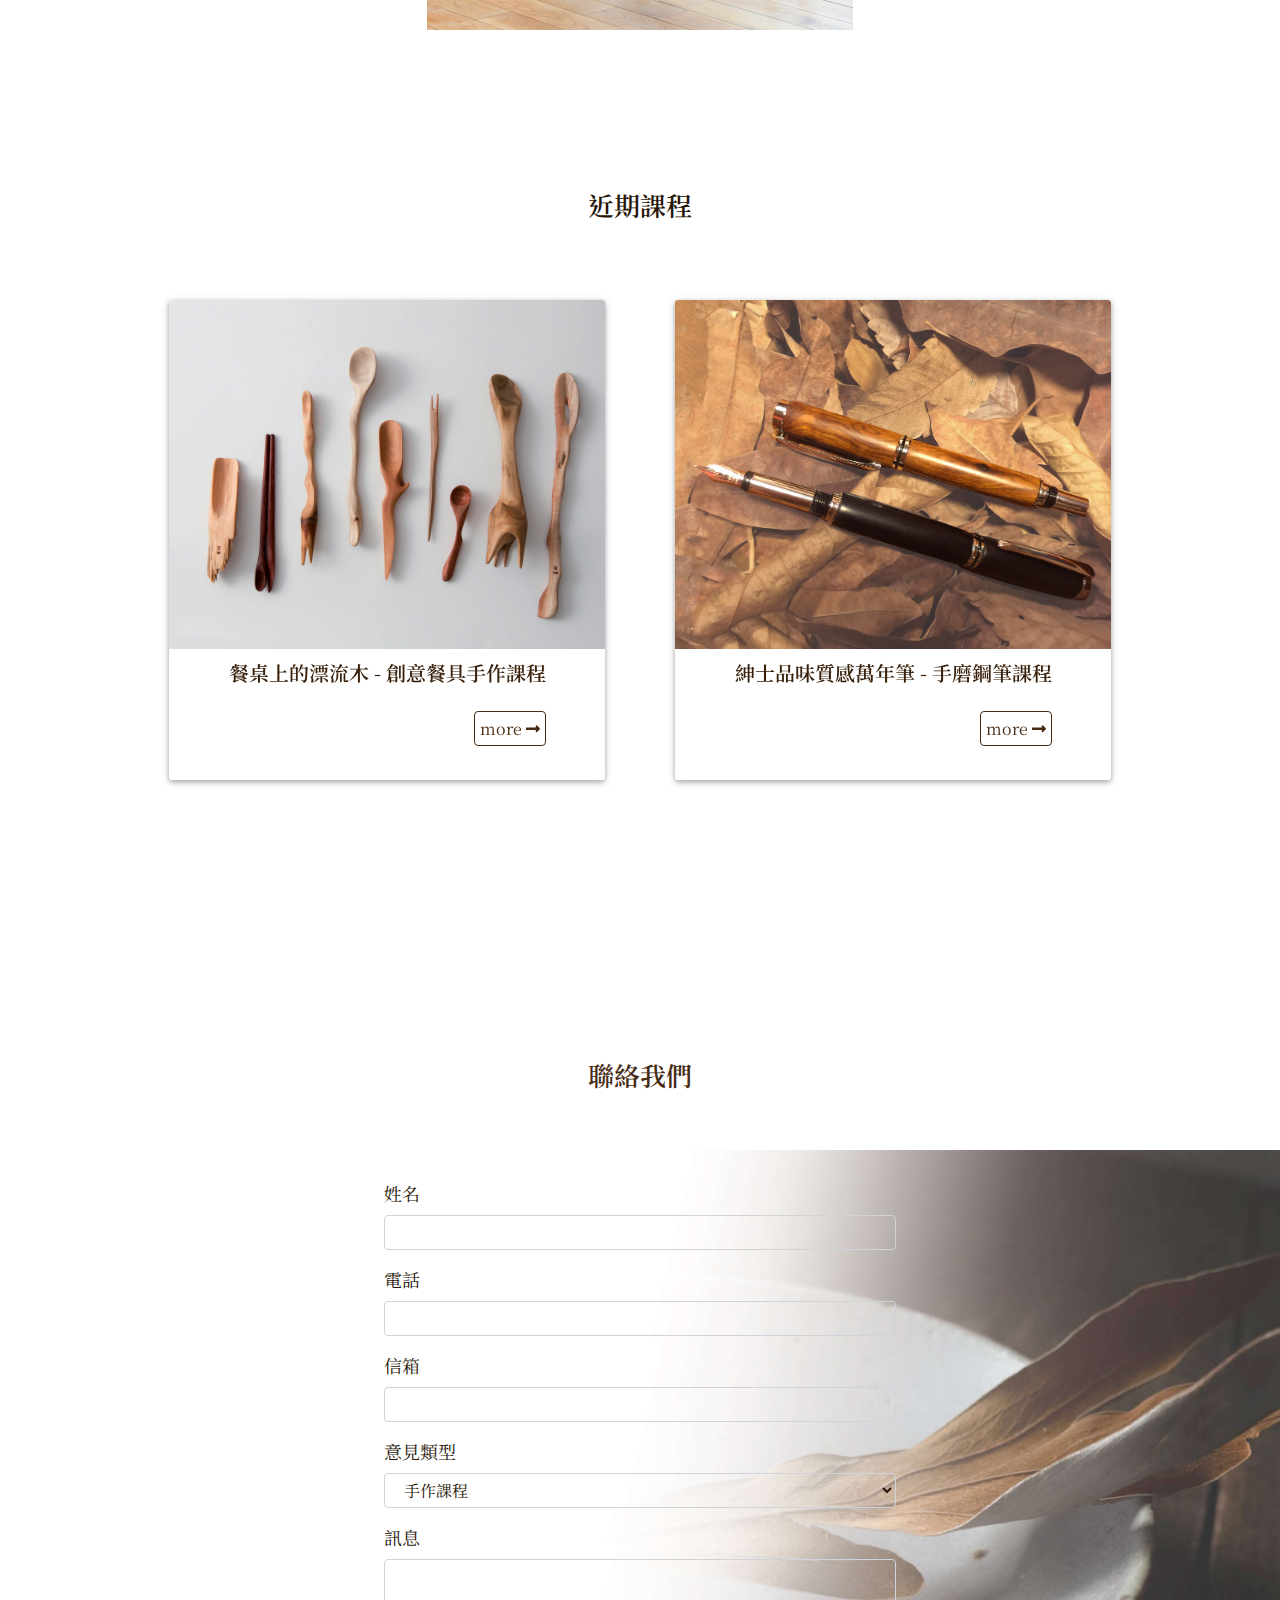
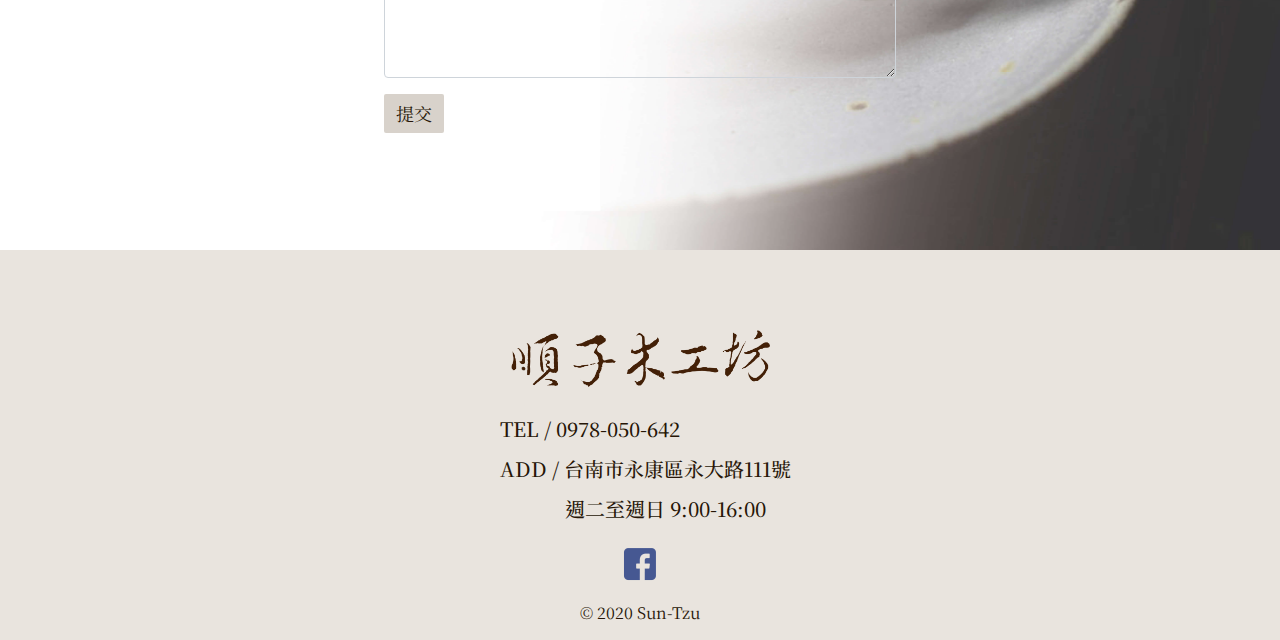
==== commit c5a0286a: "no message" ====
--- a/index.html
+++ b/index.html
@@ -241,113 +241,8 @@
     </div>
     <script src="js/jquery-3.4.1.min.js"></script>
     <script src="js/bootstrap-4.4.1-dist/js/bootstrap.min.js"></script>
-    <script>
-        //header-----------------------
-        var header = $('.banner');
-        var range = 200;
-
-        if ($(window).width() > 768) {
-            $(window).on('scroll', function () {
-                var scrollTop = $(this).scrollTop(),
-                    height = header.outerHeight(),
-                    offset = height / 2,
-                    calc = 1 - (scrollTop - offset + range) / range;
-                header.css({ 'opacity': calc });
-                if (calc > '2') {
-                    header.css({ 'opacity': 1 });
-                } else if (calc < '0') {
-                    header.css({ 'opacity': 0.2 });
-                }
-            });
-        }
-        //header-----------------------
-
-
-        // gallery-----------------------
-        var $sm = 480;
-        var $md = 768;
-
-        function resizeThis() {
-            $imgH = $('.middle img').width();
-            if ($(window).width() >= $sm) {
-                $('.left,.right,.section').css('height', $imgH);
-            } else {
-                $('.left,.right,.section').css('height', 'auto');
-            }
-        }
-        resizeThis();
-
-        $(window).resize(function () {
-            resizeThis();
-        });
-        $(window).scroll(function () {
-            $('.section').each(function () {
-                var $elementPos = $(this).offset().top;
-                var $scrollPos = $(window).scrollTop();
-                var $sectionH = $(this).height();
-                var $h = $(window).height();
-                var $sectionVert = (($h / 2) - ($sectionH / 4));
-                if (($elementPos - $sectionVert) <= $scrollPos && ($elementPos - $sectionVert) + $sectionH > $scrollPos) {
-                    $(this).addClass('animate');
-                } else {
-                    $(this).removeClass('animate');
-                }
-            });
-        });
-        // gallery----------------------
-
-
-        // course-----------------------
-        // $('.card').click(function () {
-        //     $(this).toggleClass('flipped');
-        // });
-        $(".flip_border").click(function () {
-            if ($(this).parent().hasClass("flip_to_back")) {
-                $(this).parents(".card_inner").addClass("flip");
-            } else {
-                $(this).parents(".card_inner").removeClass("flip");
-            }
-        })
-
-        // course-----------------------
-
-        
-        // toTop-----------------------
-        $(window).scroll(function () {
-            if ($(this).scrollTop() != 0) {
-                $("#toTop").fadeIn();
-            } else {
-                $("#toTop").fadeOut();
-            }
-        });
-        $("#toTop").click(function () {
-            $("body,html").animate({
-                scrollTop: 0
-            }, 800);
-        });
-        // toTop-----------------------
-
-        // animation-----------------------
-        $(function () {
-            $(window).scroll(function () {
-                var y = $(this).scrollTop();
-                if (y > 700) {
-                    $('.content-area .text').addClass('animate');
-                };
-            });
-        });//banner
-
-        $('.menu_container a').click(function () {
-            $('html, body').animate({
-                scrollTop: $($(this).attr('href')).offset().top
-            }, 300);
-            return false;
-        })//to id below
-
-
-
-
-    </script>
+    <script src="js/index.js"></script>
+
 </body>
 
 </html>--- a/index.css
+++ b/index.css
@@ -733,10 +733,10 @@
 .footer_info {
     position: absolute;
     left: 50%;
-    margin-left: -120px;
+    margin-left: -140px;
     margin-top: 20px;
-    width: 70%;
-    /* height: 200px; */
+    /* margin-left: 42%; */
+    width: 300px;
     text-align: left;
     font-size: 20px;
     font-family: 'STSong', 'STFangsong', 'FangSong', 'Noto Serif TC', serif;
@@ -779,10 +779,10 @@
 
     .footer_info {
         position: absolute;
+        width: 224px;
         left: 50%;
-        margin-left: -110px;
-        /* height: 200px; */
-        /* padding-top: 20px; */
+        margin-left: -105px;
+
         text-align: left;
         font-size: 15px;
         /* font-family: 'STSong', 'STFangsong', 'FangSong', 'Noto Serif TC', serif; */
